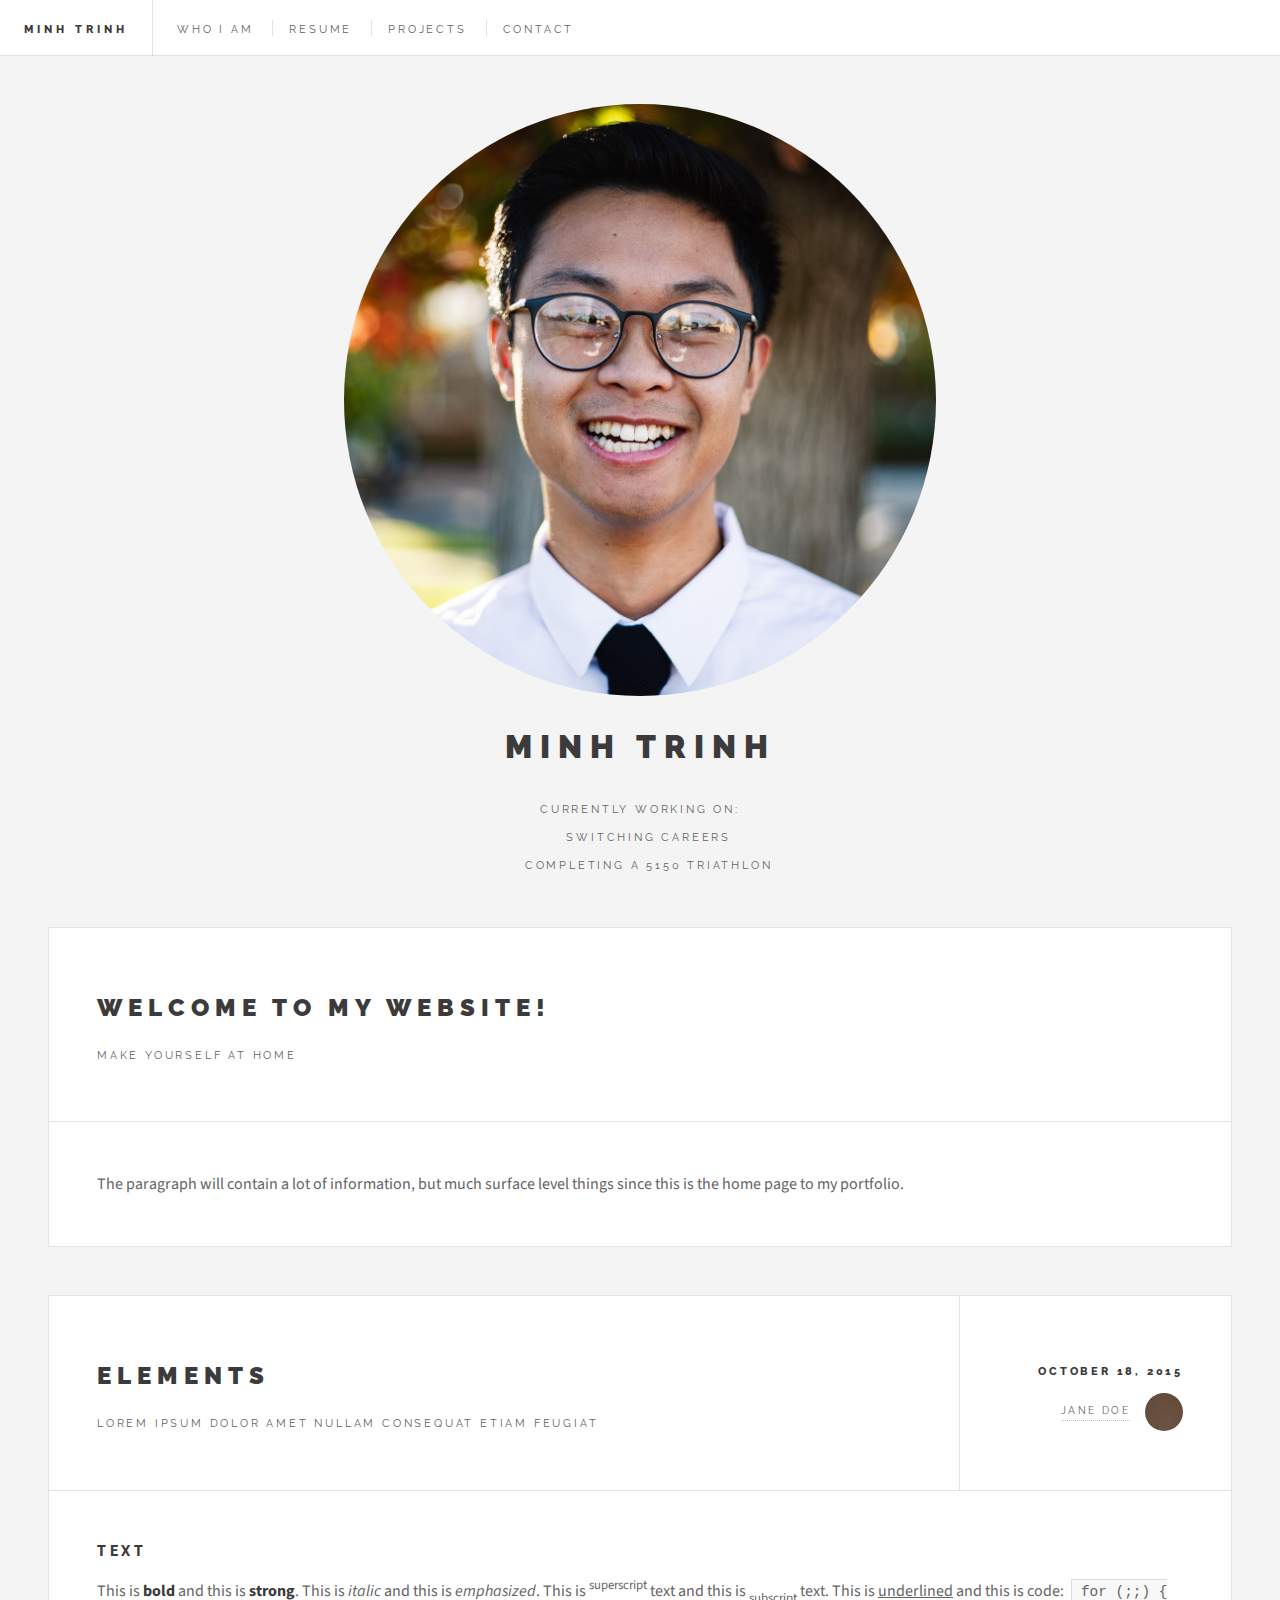
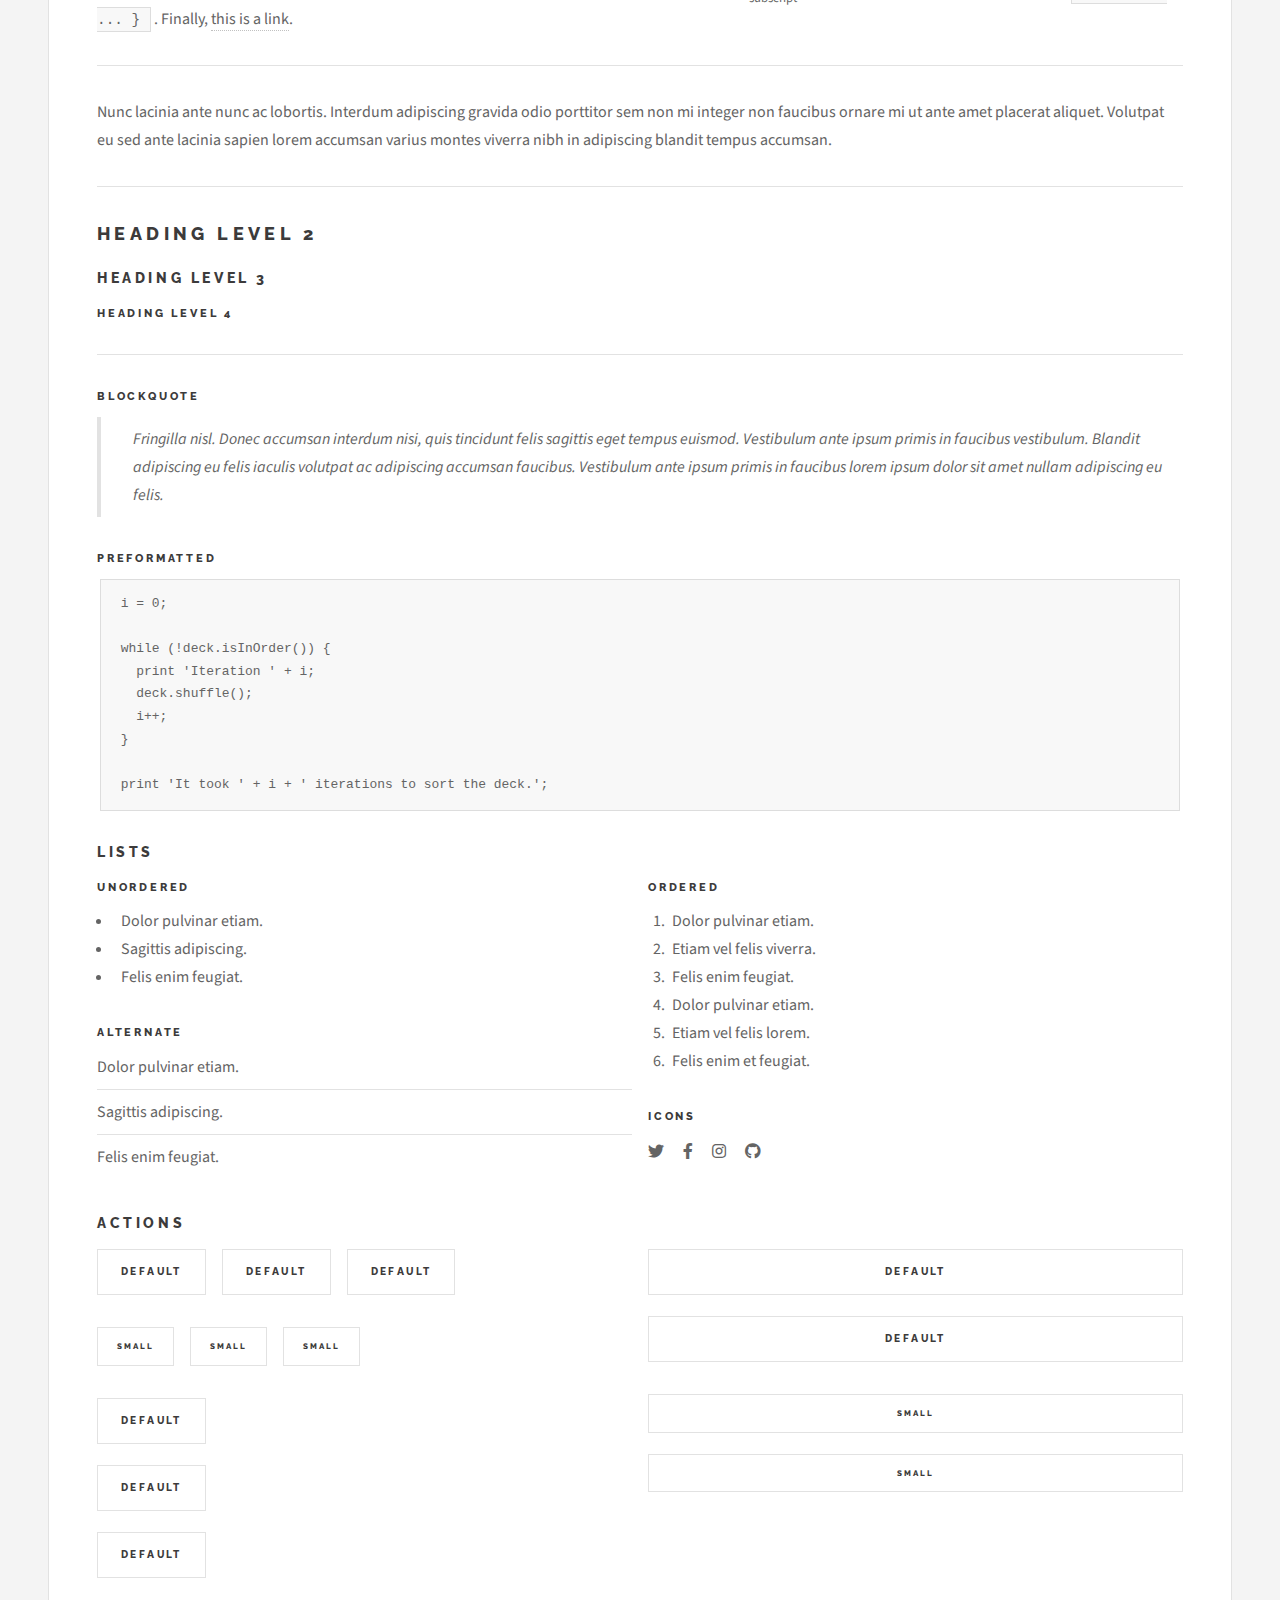
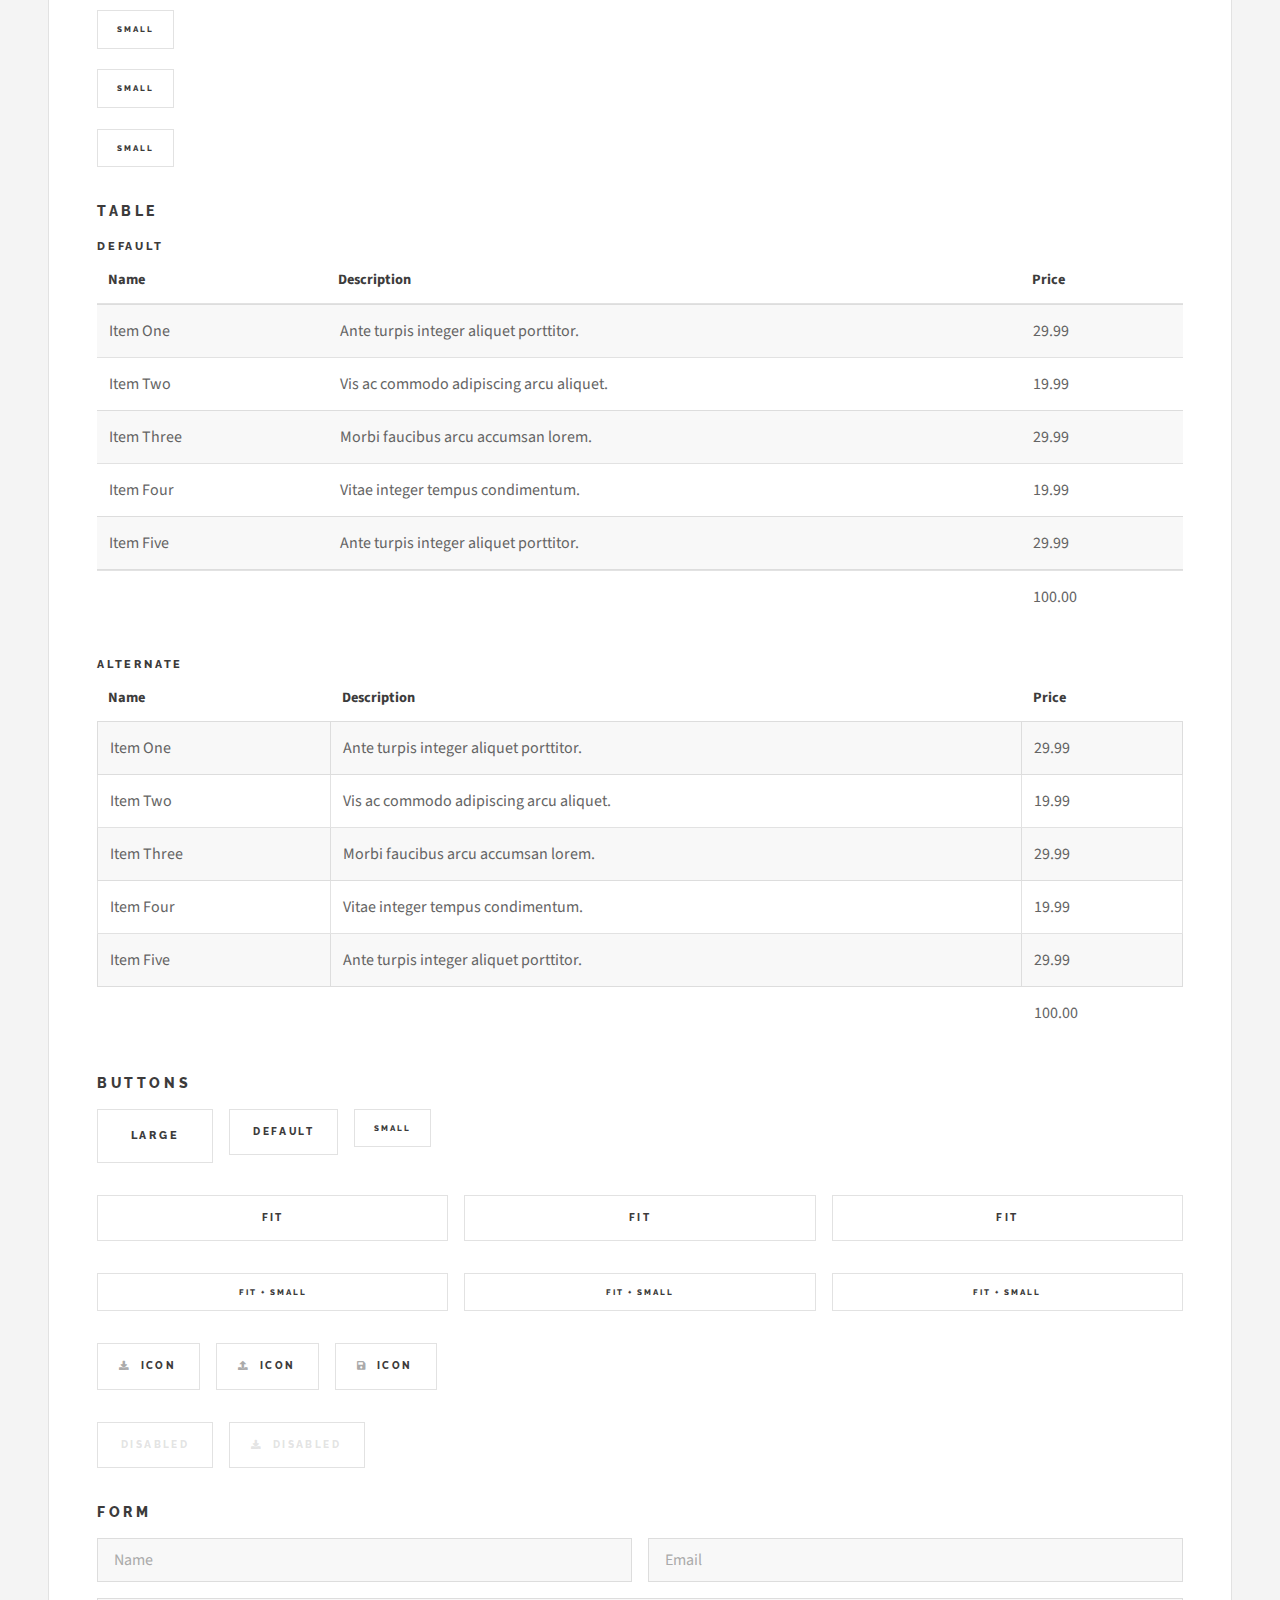
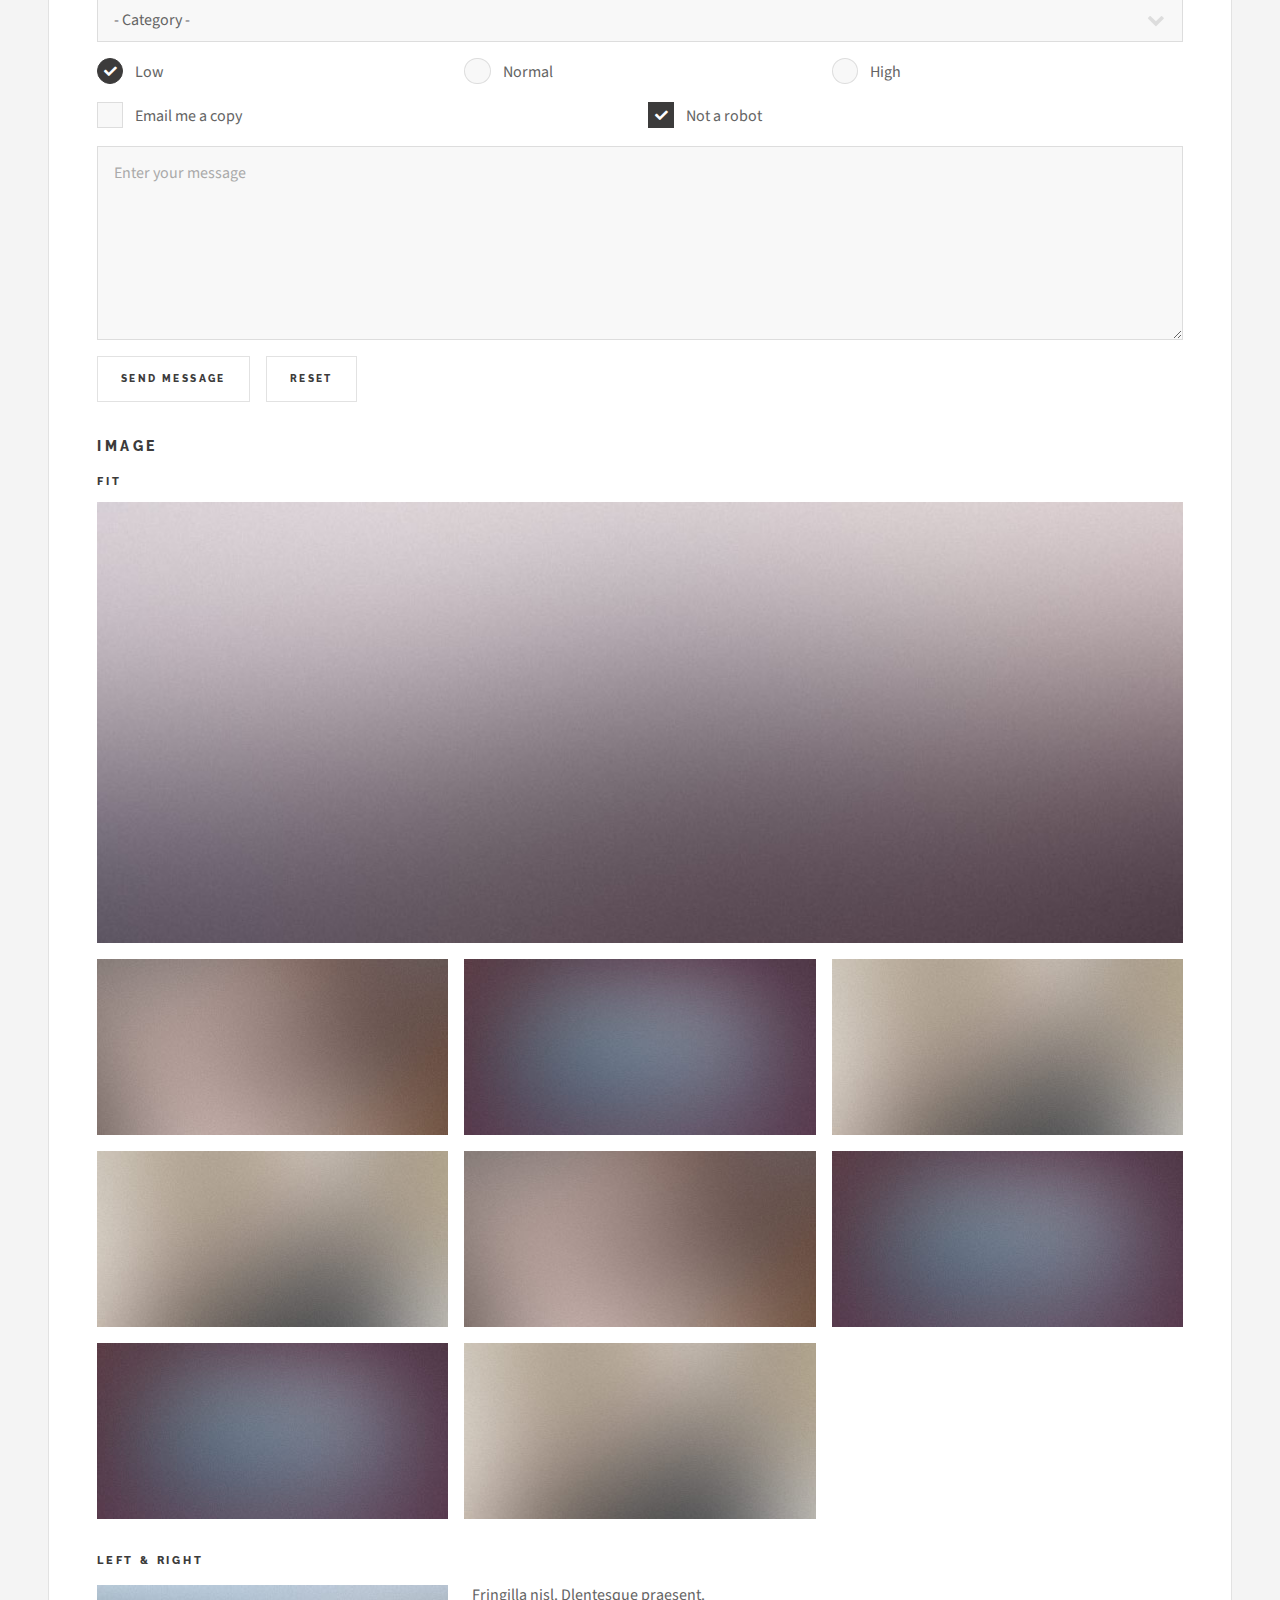
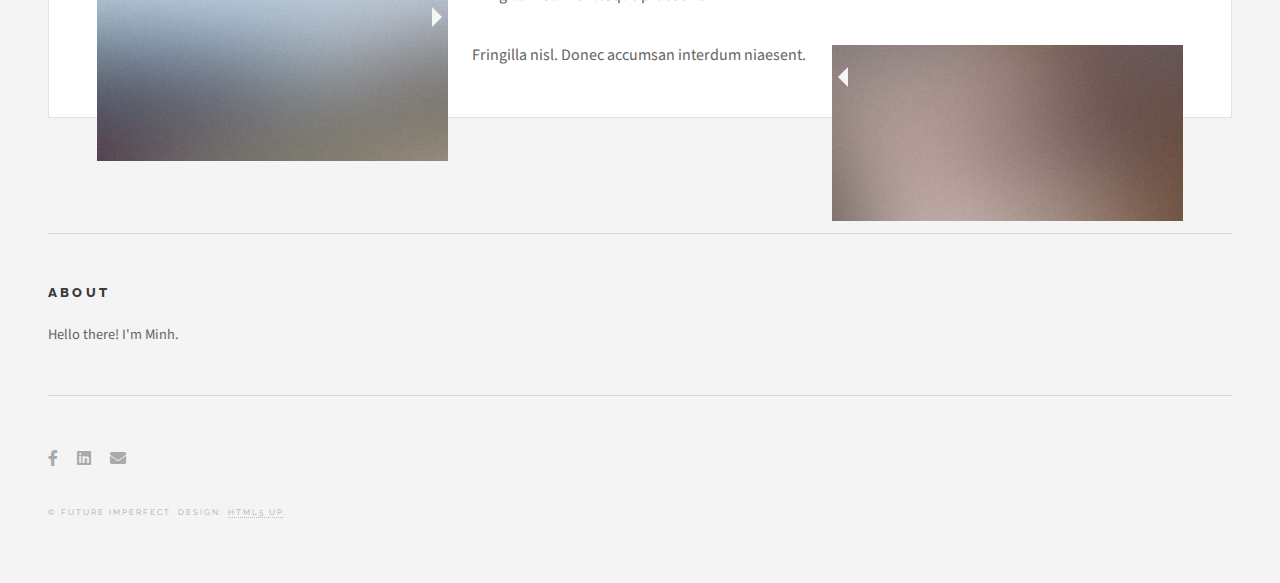
==== index.html @ 9ed9bcde "3rd commit" ====
<!DOCTYPE HTML>
<!--
	Future Imperfect by HTML5 UP
	html5up.net | @ajlkn
	Free for personal and commercial use under the CCA 3.0 license (html5up.net/license)
-->
<html>
	<head>
		<title>Minh Trinh</title>
		<meta charset="utf-8" />
		<meta name="viewport" content="width=device-width, initial-scale=1, user-scalable=no" />
		<link rel="stylesheet" href="assets/css/main.css" />
	</head>
	<body class="is-preload">

		<!-- Wrapper -->
			<div id="wrapper">

				<!-- Header -->
					<header id="header">
						<h1><a href="index.html">Minh Trinh</a></h1>
						<nav class="links">
							<ul>
								<li><a href="whoiam.html">Who I am</a></li>
								<li><a href="resume.html">Resume</a></li>
								<li><a href="projects.html">Projects</a></li>
								<li><a href="contact.html">Contact</a></li>
							</ul>
						</nav>
					</header>

				<!-- Main -->
					<div id="main">

						<!-- Post -->
							<article class="post">
								<header>
									<div class="title">
										<h2>Welcome to my website!</a></h2>
										<p>make yourself at home</p>
									</div>
								</header>
								<!-- <a href="single.html" class="image featured"><img src="images/pic01.jpg" alt="" /></a> -->
								<p>The paragraph will contain a lot of information, but much surface level things since this is the home page to my portfolio.</p>
							</article>

				
						<!-- Beginning example Post -->
							<article class="post">
								<header>
									<div class="title">
										<h2><a href="#">Elements</a></h2>
										<p>Lorem ipsum dolor amet nullam consequat etiam feugiat</p>
									</div>
									<div class="meta">
										<time class="published" datetime="2015-10-18">October 18, 2015</time>
										<a href="#" class="author"><span class="name">Jane Doe</span><img src="images/avatar.jpg" alt="" /></a>
									</div>
								</header>

								<section>
									<h3>Text</h3>
									<p>This is <b>bold</b> and this is <strong>strong</strong>. This is <i>italic</i> and this is <em>emphasized</em>.
									This is <sup>superscript</sup> text and this is <sub>subscript</sub> text.
									This is <u>underlined</u> and this is code: <code>for (;;) { ... }</code>. Finally, <a href="#">this is a link</a>.</p>
									<hr />
									<p>Nunc lacinia ante nunc ac lobortis. Interdum adipiscing gravida odio porttitor sem non mi integer non faucibus ornare mi ut ante amet placerat aliquet. Volutpat eu sed ante lacinia sapien lorem accumsan varius montes viverra nibh in adipiscing blandit tempus accumsan.</p>
									<hr />
									<h2>Heading Level 2</h2>
									<h3>Heading Level 3</h3>
									<h4>Heading Level 4</h4>
									<hr />
									<h4>Blockquote</h4>
									<blockquote>Fringilla nisl. Donec accumsan interdum nisi, quis tincidunt felis sagittis eget tempus euismod. Vestibulum ante ipsum primis in faucibus vestibulum. Blandit adipiscing eu felis iaculis volutpat ac adipiscing accumsan faucibus. Vestibulum ante ipsum primis in faucibus lorem ipsum dolor sit amet nullam adipiscing eu felis.</blockquote>
									<h4>Preformatted</h4>
									<pre><code>i = 0;

while (!deck.isInOrder()) {
  print 'Iteration ' + i;
  deck.shuffle();
  i++;
}

print 'It took ' + i + ' iterations to sort the deck.';</code></pre>
								</section>

								<section>
									<h3>Lists</h3>
									<div class="row">
										<div class="col-6 col-12-medium">
											<h4>Unordered</h4>
											<ul>
												<li>Dolor pulvinar etiam.</li>
												<li>Sagittis adipiscing.</li>
												<li>Felis enim feugiat.</li>
											</ul>
											<h4>Alternate</h4>
											<ul class="alt">
												<li>Dolor pulvinar etiam.</li>
												<li>Sagittis adipiscing.</li>
												<li>Felis enim feugiat.</li>
											</ul>
										</div>
										<div class="col-6 col-12-medium">
											<h4>Ordered</h4>
											<ol>
												<li>Dolor pulvinar etiam.</li>
												<li>Etiam vel felis viverra.</li>
												<li>Felis enim feugiat.</li>
												<li>Dolor pulvinar etiam.</li>
												<li>Etiam vel felis lorem.</li>
												<li>Felis enim et feugiat.</li>
											</ol>
											<h4>Icons</h4>
											<ul class="icons">
												<li><a href="#" class="icon brands fa-twitter"><span class="label">Twitter</span></a></li>
												<li><a href="#" class="icon brands fa-facebook-f"><span class="label">Facebook</span></a></li>
												<li><a href="#" class="icon brands fa-instagram"><span class="label">Instagram</span></a></li>
												<li><a href="#" class="icon brands fa-github"><span class="label">Github</span></a></li>
											</ul>
										</div>
									</div>
									<h3>Actions</h3>
									<div class="row">
										<div class="col-6 col-12-medium">
											<ul class="actions">
												<li><a href="#" class="button">Default</a></li>
												<li><a href="#" class="button">Default</a></li>
												<li><a href="#" class="button">Default</a></li>
											</ul>
											<ul class="actions small">
												<li><a href="#" class="button small">Small</a></li>
												<li><a href="#" class="button small">Small</a></li>
												<li><a href="#" class="button small">Small</a></li>
											</ul>
											<ul class="actions stacked">
												<li><a href="#" class="button">Default</a></li>
												<li><a href="#" class="button">Default</a></li>
												<li><a href="#" class="button">Default</a></li>
											</ul>
											<ul class="actions stacked">
												<li><a href="#" class="button small">Small</a></li>
												<li><a href="#" class="button small">Small</a></li>
												<li><a href="#" class="button small">Small</a></li>
											</ul>
										</div>
										<div class="col-6 col-12-medium">
											<ul class="actions stacked">
												<li><a href="#" class="button fit">Default</a></li>
												<li><a href="#" class="button fit">Default</a></li>
											</ul>
											<ul class="actions stacked">
												<li><a href="#" class="button small fit">Small</a></li>
												<li><a href="#" class="button small fit">Small</a></li>
											</ul>
										</div>
									</div>
								</section>

								<section>
									<h3>Table</h3>
									<h4>Default</h4>
									<div class="table-wrapper">
										<table>
											<thead>
												<tr>
													<th>Name</th>
													<th>Description</th>
													<th>Price</th>
												</tr>
											</thead>
											<tbody>
												<tr>
													<td>Item One</td>
													<td>Ante turpis integer aliquet porttitor.</td>
													<td>29.99</td>
												</tr>
												<tr>
													<td>Item Two</td>
													<td>Vis ac commodo adipiscing arcu aliquet.</td>
													<td>19.99</td>
												</tr>
												<tr>
													<td>Item Three</td>
													<td> Morbi faucibus arcu accumsan lorem.</td>
													<td>29.99</td>
												</tr>
												<tr>
													<td>Item Four</td>
													<td>Vitae integer tempus condimentum.</td>
													<td>19.99</td>
												</tr>
												<tr>
													<td>Item Five</td>
													<td>Ante turpis integer aliquet porttitor.</td>
													<td>29.99</td>
												</tr>
											</tbody>
											<tfoot>
												<tr>
													<td colspan="2"></td>
													<td>100.00</td>
												</tr>
											</tfoot>
										</table>
									</div>

									<h4>Alternate</h4>
									<div class="table-wrapper">
										<table class="alt">
											<thead>
												<tr>
													<th>Name</th>
													<th>Description</th>
													<th>Price</th>
												</tr>
											</thead>
											<tbody>
												<tr>
													<td>Item One</td>
													<td>Ante turpis integer aliquet porttitor.</td>
													<td>29.99</td>
												</tr>
												<tr>
													<td>Item Two</td>
													<td>Vis ac commodo adipiscing arcu aliquet.</td>
													<td>19.99</td>
												</tr>
												<tr>
													<td>Item Three</td>
													<td> Morbi faucibus arcu accumsan lorem.</td>
													<td>29.99</td>
												</tr>
												<tr>
													<td>Item Four</td>
													<td>Vitae integer tempus condimentum.</td>
													<td>19.99</td>
												</tr>
												<tr>
													<td>Item Five</td>
													<td>Ante turpis integer aliquet porttitor.</td>
													<td>29.99</td>
												</tr>
											</tbody>
											<tfoot>
												<tr>
													<td colspan="2"></td>
													<td>100.00</td>
												</tr>
											</tfoot>
										</table>
									</div>
								</section>

								<section>
									<h3>Buttons</h3>
									<ul class="actions">
										<li><a href="#" class="button large">Large</a></li>
										<li><a href="#" class="button">Default</a></li>
										<li><a href="#" class="button small">Small</a></li>
									</ul>
									<ul class="actions fit">
										<li><a href="#" class="button fit">Fit</a></li>
										<li><a href="#" class="button fit">Fit</a></li>
										<li><a href="#" class="button fit">Fit</a></li>
									</ul>
									<ul class="actions fit small">
										<li><a href="#" class="button fit small">Fit + Small</a></li>
										<li><a href="#" class="button fit small">Fit + Small</a></li>
										<li><a href="#" class="button fit small">Fit + Small</a></li>
									</ul>
									<ul class="actions">
										<li><a href="#" class="button icon solid fa-download">Icon</a></li>
										<li><a href="#" class="button icon solid fa-upload">Icon</a></li>
										<li><a href="#" class="button icon solid fa-save">Icon</a></li>
									</ul>
									<ul class="actions">
										<li><span class="button disabled">Disabled</span></li>
										<li><span class="button disabled icon solid fa-download">Disabled</span></li>
									</ul>
								</section>

								<section>
									<h3>Form</h3>
									<form method="post" action="#">
										<div class="row gtr-uniform">
											<div class="col-6 col-12-xsmall">
												<input type="text" name="demo-name" id="demo-name" value="" placeholder="Name" />
											</div>
											<div class="col-6 col-12-xsmall">
												<input type="email" name="demo-email" id="demo-email" value="" placeholder="Email" />
											</div>
											<div class="col-12">
												<select name="demo-category" id="demo-category">
													<option value="">- Category -</option>
													<option value="1">Manufacturing</option>
													<option value="1">Shipping</option>
													<option value="1">Administration</option>
													<option value="1">Human Resources</option>
												</select>
											</div>
											<div class="col-4 col-12-small">
												<input type="radio" id="demo-priority-low" name="demo-priority" checked>
												<label for="demo-priority-low">Low</label>
											</div>
											<div class="col-4 col-12-small">
												<input type="radio" id="demo-priority-normal" name="demo-priority">
												<label for="demo-priority-normal">Normal</label>
											</div>
											<div class="col-4 col-12-small">
												<input type="radio" id="demo-priority-high" name="demo-priority">
												<label for="demo-priority-high">High</label>
											</div>
											<div class="col-6 col-12-small">
												<input type="checkbox" id="demo-copy" name="demo-copy">
												<label for="demo-copy">Email me a copy</label>
											</div>
											<div class="col-6 col-12-small">
												<input type="checkbox" id="demo-human" name="demo-human" checked>
												<label for="demo-human">Not a robot</label>
											</div>
											<div class="col-12">
												<textarea name="demo-message" id="demo-message" placeholder="Enter your message" rows="6"></textarea>
											</div>
											<div class="col-12">
												<ul class="actions">
													<li><input type="submit" value="Send Message" /></li>
													<li><input type="reset" value="Reset" /></li>
												</ul>
											</div>
										</div>
									</form>
								</section>

								<section>
									<h3>Image</h3>
									<h4>Fit</h4>
									<div class="box alt">
										<div class="row gtr-uniform">
											<div class="col-12"><span class="image fit"><img src="images/pic02.jpg" alt="" /></span></div>
											<div class="col-4"><span class="image fit"><img src="images/pic04.jpg" alt="" /></span></div>
											<div class="col-4"><span class="image fit"><img src="images/pic05.jpg" alt="" /></span></div>
											<div class="col-4"><span class="image fit"><img src="images/pic06.jpg" alt="" /></span></div>
											<div class="col-4"><span class="image fit"><img src="images/pic06.jpg" alt="" /></span></div>
											<div class="col-4"><span class="image fit"><img src="images/pic04.jpg" alt="" /></span></div>
											<div class="col-4"><span class="image fit"><img src="images/pic05.jpg" alt="" /></span></div>
											<div class="col-4"><span class="image fit"><img src="images/pic05.jpg" alt="" /></span></div>
											<div class="col-4"><span class="image fit"><img src="images/pic06.jpg" alt="" /></span></div>

										</div>
									</div>
									<h4>Left &amp; Right</h4>
									<p><span class="image left"><img src="images/pic07.jpg" alt="" /></span>Fringilla nisl. Dlentesque praesent.</p>
									<p><span class="image right"><img src="images/pic04.jpg" alt="" /></span>Fringilla nisl. Donec accumsan interdum niaesent.</p>
								</section>

							</article>
				<!-- end example post -->

					</div>

				<!-- Left Sidebar -->
					<section id="sidebar">

						<!-- Intro -->
							<section id="intro">
								<a href="whoiam.html" class="logo"><img src="images/profpic.jpg" alt="Profile Pic" /></a>
								<header>
									<h2>Minh Trinh</h2>
									<p>currently working on: <br> &nbsp;&nbsp; switching careers <br> &nbsp;&nbsp; completing a 5150 triathlon<br>  </p>
								</header>
							</section>

						<!-- About -->
							<section class="blurb">
								<h2>About</h2>
								<p>Hello there! I'm Minh.</p>
								<!-- <ul class="actions">
									<li><a href="#" class="button">Learn More</a></li>
								</ul> -->
							</section>

						<!-- Footer -->
							<section id="footer">
								<ul class="icons">
									<!-- <li><a href="#" class="icon brands fa-twitter"><span class="label">Twitter</span></a></li> -->
									<li><a href="#" class="icon brands fa-facebook-f"><span class="label">Facebook</span></a></li>
									<!-- <li><a href="#" class="icon brands fa-instagram"><span class="label">Instagram</span></a></li> -->
									<li><a href="https://www.linkedin.com/in/m-trinh/" class="icon brands fa-linkedin"><span class="label">LinkedIn</span></a></li>
									<li><a href="mailto:mtrinh11@gmail.com" class="icon solid fa-envelope"><span class="label">Email</span></a></li>
								</ul>
								<p class="copyright">&copy; Future Imperfect. Design: <a href="http://html5up.net">HTML5 UP</a>.</p>
							</section>

					</section>
				
			</div>

		<!-- Scripts -->
			<script src="assets/js/jquery.min.js"></script>
			<script src="assets/js/browser.min.js"></script>
			<script src="assets/js/breakpoints.min.js"></script>
			<script src="assets/js/util.js"></script>
			<script src="assets/js/main.js"></script>

	</body>
</html>
---- assets/css/main.css ----
@import url(fontawesome-all.min.css);
@import url("https://fonts.googleapis.com/css?family=Source+Sans+Pro:400,700|Raleway:400,800,900");

/*
	Future Imperfect by HTML5 UP
	html5up.net | @ajlkn
	Free for personal and commercial use under the CCA 3.0 license (html5up.net/license)
*/

html, body, div, span, applet, object,
iframe, h1, h2, h3, h4, h5, h6, p, blockquote,
pre, a, abbr, acronym, address, big, cite,
code, del, dfn, em, img, ins, kbd, q, s, samp,
small, strike, strong, sub, sup, tt, var, b,
u, i, center, dl, dt, dd, ol, ul, li, fieldset,
form, label, legend, table, caption, tbody,
tfoot, thead, tr, th, td, article, aside,
canvas, details, embed, figure, figcaption,
footer, header, hgroup, menu, nav, output, ruby,
section, summary, time, mark, audio, video {
	margin: 0;
	padding: 0;
	border: 0;
	font-size: 100%;
	font: inherit;
	vertical-align: baseline;}

article, aside, details, figcaption, figure,
footer, header, hgroup, menu, nav, section {
	display: block;}

body {
	line-height: 1;
}

ol, ul {
	list-style: none;
}

blockquote, q {
	quotes: none;
}

	blockquote:before, blockquote:after, q:before, q:after {
		content: '';
		content: none;
	}

table {
	border-collapse: collapse;
	border-spacing: 0;
}

body {
	-webkit-text-size-adjust: none;
}

mark {
	background-color: transparent;
	color: inherit;
}

input::-moz-focus-inner {
	border: 0;
	padding: 0;
}

input, select, textarea {
	-moz-appearance: none;
	-webkit-appearance: none;
	-ms-appearance: none;
	appearance: none;
}

/* Basic */

	@-ms-viewport {
		width: device-width;
	}

	body {
		-ms-overflow-style: scrollbar;
	}

	@media screen and (max-width: 480px) {

		html, body {
			min-width: 320px;
		}

	}

	html {
		box-sizing: border-box;
	}

	*, *:before, *:after {
		box-sizing: inherit;
	}

	body {
		background: #f4f4f4;
	}

		body.is-preload *, body.is-preload *:before, body.is-preload *:after {
			-moz-animation: none !important;
			-webkit-animation: none !important;
			-ms-animation: none !important;
			animation: none !important;
			-moz-transition: none !important;
			-webkit-transition: none !important;
			-ms-transition: none !important;
			transition: none !important;
		}

/* Type */

	body, input, select, textarea {
		color: #646464;
		font-family: "Source Sans Pro", Helvetica, sans-serif;
		font-size: 14pt;
		font-weight: 400;
		line-height: 1.75;
	}

		@media screen and (max-width: 1680px) {

			body, input, select, textarea {
				font-size: 12pt;
			}

		}

		@media screen and (max-width: 1280px) {

			body, input, select, textarea {
				font-size: 12pt;
			}

		}

		@media screen and (max-width: 980px) {

			body, input, select, textarea {
				font-size: 12pt;
			}

		}

		@media screen and (max-width: 736px) {

			body, input, select, textarea {
				font-size: 12pt;
			}

		}

		@media screen and (max-width: 480px) {

			body, input, select, textarea {
				font-size: 12pt;
			}

		}

	a {
		-moz-transition: color 0.2s ease, border-bottom-color 0.2s ease;
		-webkit-transition: color 0.2s ease, border-bottom-color 0.2s ease;
		-ms-transition: color 0.2s ease, border-bottom-color 0.2s ease;
		transition: color 0.2s ease, border-bottom-color 0.2s ease;
		border-bottom: dotted 1px rgba(160, 160, 160, 0.65);
		color: inherit;
		text-decoration: none;
	}

		a:before {
			-moz-transition: color 0.2s ease;
			-webkit-transition: color 0.2s ease;
			-ms-transition: color 0.2s ease;
			transition: color 0.2s ease;
		}

		a:hover {
			border-bottom-color: transparent;
			color: #2ebaae !important;
		}

			a:hover:before {
				color: #2ebaae !important;
			}

	strong, b {
		color: #3c3b3b;
		font-weight: 700;
	}

	em, i {
		font-style: italic;
	}

	p {
		margin: 0 0 2em 0;
	}

	h1, h2, h3, h4, h5, h6 {
		color: #3c3b3b;
		font-family: "Raleway", Helvetica, sans-serif;
		font-weight: 800;
		letter-spacing: 0.25em;
		line-height: 1.65;
		margin: 0 0 1em 0;
		text-transform: uppercase;
	}

		h1 a, h2 a, h3 a, h4 a, h5 a, h6 a {
			color: inherit;
			border-bottom: 0;
		}

	h2 {
		font-size: 1.1em;
	}

	h3 {
		font-size: 0.9em;
	}

	h4 {
		font-size: 0.7em;
	}

	h5 {
		font-size: 0.7em;
	}

	h6 {
		font-size: 0.7em;
	}

	sub {
		font-size: 0.8em;
		position: relative;
		top: 0.5em;
	}

	sup {
		font-size: 0.8em;
		position: relative;
		top: -0.5em;
	}

	blockquote {
		border-left: solid 4px rgba(160, 160, 160, 0.3);
		font-style: italic;
		margin: 0 0 2em 0;
		padding: 0.5em 0 0.5em 2em;
	}

	code {
		background: rgba(160, 160, 160, 0.075);
		border: solid 1px rgba(160, 160, 160, 0.3);
		font-family: "Courier New", monospace;
		font-size: 0.9em;
		margin: 0 0.25em;
		padding: 0.25em 0.65em;
	}

	pre {
		-webkit-overflow-scrolling: touch;
		font-family: "Courier New", monospace;
		font-size: 0.9em;
		margin: 0 0 2em 0;
	}

		pre code {
			display: block;
			line-height: 1.75em;
			padding: 1em 1.5em;
			overflow-x: auto;
		}

	hr {
		border: 0;
		border-bottom: solid 1px rgba(160, 160, 160, 0.3);
		margin: 2em 0;
	}

		hr.major {
			margin: 3em 0;
		}

	.align-left {
		text-align: left;
	}

	.align-center {
		text-align: center;
	}

	.align-right {
		text-align: right;
	}

/* Row */

	.row {
		display: flex;
		flex-wrap: wrap;
		box-sizing: border-box;
		align-items: stretch;
	}

		.row > * {
			box-sizing: border-box;
		}

		.row.gtr-uniform > * > :last-child {
			margin-bottom: 0;
		}

		.row.aln-left {
			justify-content: flex-start;
		}

		.row.aln-center {
			justify-content: center;
		}

		.row.aln-right {
			justify-content: flex-end;
		}

		.row.aln-top {
			align-items: flex-start;
		}

		.row.aln-middle {
			align-items: center;
		}

		.row.aln-bottom {
			align-items: flex-end;
		}

		.row > .imp {
			order: -1;
		}

		.row > .col-1 {
			width: 8.33333%;
		}

		.row > .off-1 {
			margin-left: 8.33333%;
		}

		.row > .col-2 {
			width: 16.66667%;
		}

		.row > .off-2 {
			margin-left: 16.66667%;
		}

		.row > .col-3 {
			width: 25%;
		}

		.row > .off-3 {
			margin-left: 25%;
		}

		.row > .col-4 {
			width: 33.33333%;
		}

		.row > .off-4 {
			margin-left: 33.33333%;
		}

		.row > .col-5 {
			width: 41.66667%;
		}

		.row > .off-5 {
			margin-left: 41.66667%;
		}

		.row > .col-6 {
			width: 50%;
		}

		.row > .off-6 {
			margin-left: 50%;
		}

		.row > .col-7 {
			width: 58.33333%;
		}

		.row > .off-7 {
			margin-left: 58.33333%;
		}

		.row > .col-8 {
			width: 66.66667%;
		}

		.row > .off-8 {
			margin-left: 66.66667%;
		}

		.row > .col-9 {
			width: 75%;
		}

		.row > .off-9 {
			margin-left: 75%;
		}

		.row > .col-10 {
			width: 83.33333%;
		}

		.row > .off-10 {
			margin-left: 83.33333%;
		}

		.row > .col-11 {
			width: 91.66667%;
		}

		.row > .off-11 {
			margin-left: 91.66667%;
		}

		.row > .col-12 {
			width: 100%;
		}

		.row > .off-12 {
			margin-left: 100%;
		}

		.row.gtr-0 {
			margin-top: 0;
			margin-left: 0em;
		}

			.row.gtr-0 > * {
				padding: 0 0 0 0em;
			}

			.row.gtr-0.gtr-uniform {
				margin-top: 0em;
			}

				.row.gtr-0.gtr-uniform > * {
					padding-top: 0em;
				}

		.row.gtr-25 {
			margin-top: 0;
			margin-left: -0.25em;
		}

			.row.gtr-25 > * {
				padding: 0 0 0 0.25em;
			}

			.row.gtr-25.gtr-uniform {
				margin-top: -0.25em;
			}

				.row.gtr-25.gtr-uniform > * {
					padding-top: 0.25em;
				}

		.row.gtr-50 {
			margin-top: 0;
			margin-left: -0.5em;
		}

			.row.gtr-50 > * {
				padding: 0 0 0 0.5em;
			}

			.row.gtr-50.gtr-uniform {
				margin-top: -0.5em;
			}

				.row.gtr-50.gtr-uniform > * {
					padding-top: 0.5em;
				}

		.row {
			margin-top: 0;
			margin-left: -1em;
		}

			.row > * {
				padding: 0 0 0 1em;
			}

			.row.gtr-uniform {
				margin-top: -1em;
			}

				.row.gtr-uniform > * {
					padding-top: 1em;
				}

		.row.gtr-150 {
			margin-top: 0;
			margin-left: -1.5em;
		}

			.row.gtr-150 > * {
				padding: 0 0 0 1.5em;
			}

			.row.gtr-150.gtr-uniform {
				margin-top: -1.5em;
			}

				.row.gtr-150.gtr-uniform > * {
					padding-top: 1.5em;
				}

		.row.gtr-200 {
			margin-top: 0;
			margin-left: -2em;
		}

			.row.gtr-200 > * {
				padding: 0 0 0 2em;
			}

			.row.gtr-200.gtr-uniform {
				margin-top: -2em;
			}

				.row.gtr-200.gtr-uniform > * {
					padding-top: 2em;
				}

		@media screen and (max-width: 1680px) {

			.row {
				display: flex;
				flex-wrap: wrap;
				box-sizing: border-box;
				align-items: stretch;
			}

				.row > * {
					box-sizing: border-box;
				}

				.row.gtr-uniform > * > :last-child {
					margin-bottom: 0;
				}

				.row.aln-left {
					justify-content: flex-start;
				}

				.row.aln-center {
					justify-content: center;
				}

				.row.aln-right {
					justify-content: flex-end;
				}

				.row.aln-top {
					align-items: flex-start;
				}

				.row.aln-middle {
					align-items: center;
				}

				.row.aln-bottom {
					align-items: flex-end;
				}

				.row > .imp-xlarge {
					order: -1;
				}

				.row > .col-1-xlarge {
					width: 8.33333%;
				}

				.row > .off-1-xlarge {
					margin-left: 8.33333%;
				}

				.row > .col-2-xlarge {
					width: 16.66667%;
				}

				.row > .off-2-xlarge {
					margin-left: 16.66667%;
				}

				.row > .col-3-xlarge {
					width: 25%;
				}

				.row > .off-3-xlarge {
					margin-left: 25%;
				}

				.row > .col-4-xlarge {
					width: 33.33333%;
				}

				.row > .off-4-xlarge {
					margin-left: 33.33333%;
				}

				.row > .col-5-xlarge {
					width: 41.66667%;
				}

				.row > .off-5-xlarge {
					margin-left: 41.66667%;
				}

				.row > .col-6-xlarge {
					width: 50%;
				}

				.row > .off-6-xlarge {
					margin-left: 50%;
				}

				.row > .col-7-xlarge {
					width: 58.33333%;
				}

				.row > .off-7-xlarge {
					margin-left: 58.33333%;
				}

				.row > .col-8-xlarge {
					width: 66.66667%;
				}

				.row > .off-8-xlarge {
					margin-left: 66.66667%;
				}

				.row > .col-9-xlarge {
					width: 75%;
				}

				.row > .off-9-xlarge {
					margin-left: 75%;
				}

				.row > .col-10-xlarge {
					width: 83.33333%;
				}

				.row > .off-10-xlarge {
					margin-left: 83.33333%;
				}

				.row > .col-11-xlarge {
					width: 91.66667%;
				}

				.row > .off-11-xlarge {
					margin-left: 91.66667%;
				}

				.row > .col-12-xlarge {
					width: 100%;
				}

				.row > .off-12-xlarge {
					margin-left: 100%;
				}

				.row.gtr-0 {
					margin-top: 0;
					margin-left: 0em;
				}

					.row.gtr-0 > * {
						padding: 0 0 0 0em;
					}

					.row.gtr-0.gtr-uniform {
						margin-top: 0em;
					}

						.row.gtr-0.gtr-uniform > * {
							padding-top: 0em;
						}

				.row.gtr-25 {
					margin-top: 0;
					margin-left: -0.25em;
				}

					.row.gtr-25 > * {
						padding: 0 0 0 0.25em;
					}

					.row.gtr-25.gtr-uniform {
						margin-top: -0.25em;
					}

						.row.gtr-25.gtr-uniform > * {
							padding-top: 0.25em;
						}

				.row.gtr-50 {
					margin-top: 0;
					margin-left: -0.5em;
				}

					.row.gtr-50 > * {
						padding: 0 0 0 0.5em;
					}

					.row.gtr-50.gtr-uniform {
						margin-top: -0.5em;
					}

						.row.gtr-50.gtr-uniform > * {
							padding-top: 0.5em;
						}

				.row {
					margin-top: 0;
					margin-left: -1em;
				}

					.row > * {
						padding: 0 0 0 1em;
					}

					.row.gtr-uniform {
						margin-top: -1em;
					}

						.row.gtr-uniform > * {
							padding-top: 1em;
						}

				.row.gtr-150 {
					margin-top: 0;
					margin-left: -1.5em;
				}

					.row.gtr-150 > * {
						padding: 0 0 0 1.5em;
					}

					.row.gtr-150.gtr-uniform {
						margin-top: -1.5em;
					}

						.row.gtr-150.gtr-uniform > * {
							padding-top: 1.5em;
						}

				.row.gtr-200 {
					margin-top: 0;
					margin-left: -2em;
				}

					.row.gtr-200 > * {
						padding: 0 0 0 2em;
					}

					.row.gtr-200.gtr-uniform {
						margin-top: -2em;
					}

						.row.gtr-200.gtr-uniform > * {
							padding-top: 2em;
						}

		}

		@media screen and (max-width: 1280px) {

			.row {
				display: flex;
				flex-wrap: wrap;
				box-sizing: border-box;
				align-items: stretch;
			}

				.row > * {
					box-sizing: border-box;
				}

				.row.gtr-uniform > * > :last-child {
					margin-bottom: 0;
				}

				.row.aln-left {
					justify-content: flex-start;
				}

				.row.aln-center {
					justify-content: center;
				}

				.row.aln-right {
					justify-content: flex-end;
				}

				.row.aln-top {
					align-items: flex-start;
				}

				.row.aln-middle {
					align-items: center;
				}

				.row.aln-bottom {
					align-items: flex-end;
				}

				.row > .imp-large {
					order: -1;
				}

				.row > .col-1-large {
					width: 8.33333%;
				}

				.row > .off-1-large {
					margin-left: 8.33333%;
				}

				.row > .col-2-large {
					width: 16.66667%;
				}

				.row > .off-2-large {
					margin-left: 16.66667%;
				}

				.row > .col-3-large {
					width: 25%;
				}

				.row > .off-3-large {
					margin-left: 25%;
				}

				.row > .col-4-large {
					width: 33.33333%;
				}

				.row > .off-4-large {
					margin-left: 33.33333%;
				}

				.row > .col-5-large {
					width: 41.66667%;
				}

				.row > .off-5-large {
					margin-left: 41.66667%;
				}

				.row > .col-6-large {
					width: 50%;
				}

				.row > .off-6-large {
					margin-left: 50%;
				}

				.row > .col-7-large {
					width: 58.33333%;
				}

				.row > .off-7-large {
					margin-left: 58.33333%;
				}

				.row > .col-8-large {
					width: 66.66667%;
				}

				.row > .off-8-large {
					margin-left: 66.66667%;
				}

				.row > .col-9-large {
					width: 75%;
				}

				.row > .off-9-large {
					margin-left: 75%;
				}

				.row > .col-10-large {
					width: 83.33333%;
				}

				.row > .off-10-large {
					margin-left: 83.33333%;
				}

				.row > .col-11-large {
					width: 91.66667%;
				}

				.row > .off-11-large {
					margin-left: 91.66667%;
				}

				.row > .col-12-large {
					width: 100%;
				}

				.row > .off-12-large {
					margin-left: 100%;
				}

				.row.gtr-0 {
					margin-top: 0;
					margin-left: 0em;
				}

					.row.gtr-0 > * {
						padding: 0 0 0 0em;
					}

					.row.gtr-0.gtr-uniform {
						margin-top: 0em;
					}

						.row.gtr-0.gtr-uniform > * {
							padding-top: 0em;
						}

				.row.gtr-25 {
					margin-top: 0;
					margin-left: -0.25em;
				}

					.row.gtr-25 > * {
						padding: 0 0 0 0.25em;
					}

					.row.gtr-25.gtr-uniform {
						margin-top: -0.25em;
					}

						.row.gtr-25.gtr-uniform > * {
							padding-top: 0.25em;
						}

				.row.gtr-50 {
					margin-top: 0;
					margin-left: -0.5em;
				}

					.row.gtr-50 > * {
						padding: 0 0 0 0.5em;
					}

					.row.gtr-50.gtr-uniform {
						margin-top: -0.5em;
					}

						.row.gtr-50.gtr-uniform > * {
							padding-top: 0.5em;
						}

				.row {
					margin-top: 0;
					margin-left: -1em;
				}

					.row > * {
						padding: 0 0 0 1em;
					}

					.row.gtr-uniform {
						margin-top: -1em;
					}

						.row.gtr-uniform > * {
							padding-top: 1em;
						}

				.row.gtr-150 {
					margin-top: 0;
					margin-left: -1.5em;
				}

					.row.gtr-150 > * {
						padding: 0 0 0 1.5em;
					}

					.row.gtr-150.gtr-uniform {
						margin-top: -1.5em;
					}

						.row.gtr-150.gtr-uniform > * {
							padding-top: 1.5em;
						}

				.row.gtr-200 {
					margin-top: 0;
					margin-left: -2em;
				}

					.row.gtr-200 > * {
						padding: 0 0 0 2em;
					}

					.row.gtr-200.gtr-uniform {
						margin-top: -2em;
					}

						.row.gtr-200.gtr-uniform > * {
							padding-top: 2em;
						}

		}

		@media screen and (max-width: 980px) {

			.row {
				display: flex;
				flex-wrap: wrap;
				box-sizing: border-box;
				align-items: stretch;
			}

				.row > * {
					box-sizing: border-box;
				}

				.row.gtr-uniform > * > :last-child {
					margin-bottom: 0;
				}

				.row.aln-left {
					justify-content: flex-start;
				}

				.row.aln-center {
					justify-content: center;
				}

				.row.aln-right {
					justify-content: flex-end;
				}

				.row.aln-top {
					align-items: flex-start;
				}

				.row.aln-middle {
					align-items: center;
				}

				.row.aln-bottom {
					align-items: flex-end;
				}

				.row > .imp-medium {
					order: -1;
				}

				.row > .col-1-medium {
					width: 8.33333%;
				}

				.row > .off-1-medium {
					margin-left: 8.33333%;
				}

				.row > .col-2-medium {
					width: 16.66667%;
				}

				.row > .off-2-medium {
					margin-left: 16.66667%;
				}

				.row > .col-3-medium {
					width: 25%;
				}

				.row > .off-3-medium {
					margin-left: 25%;
				}

				.row > .col-4-medium {
					width: 33.33333%;
				}

				.row > .off-4-medium {
					margin-left: 33.33333%;
				}

				.row > .col-5-medium {
					width: 41.66667%;
				}

				.row > .off-5-medium {
					margin-left: 41.66667%;
				}

				.row > .col-6-medium {
					width: 50%;
				}

				.row > .off-6-medium {
					margin-left: 50%;
				}

				.row > .col-7-medium {
					width: 58.33333%;
				}

				.row > .off-7-medium {
					margin-left: 58.33333%;
				}

				.row > .col-8-medium {
					width: 66.66667%;
				}

				.row > .off-8-medium {
					margin-left: 66.66667%;
				}

				.row > .col-9-medium {
					width: 75%;
				}

				.row > .off-9-medium {
					margin-left: 75%;
				}

				.row > .col-10-medium {
					width: 83.33333%;
				}

				.row > .off-10-medium {
					margin-left: 83.33333%;
				}

				.row > .col-11-medium {
					width: 91.66667%;
				}

				.row > .off-11-medium {
					margin-left: 91.66667%;
				}

				.row > .col-12-medium {
					width: 100%;
				}

				.row > .off-12-medium {
					margin-left: 100%;
				}

				.row.gtr-0 {
					margin-top: 0;
					margin-left: 0em;
				}

					.row.gtr-0 > * {
						padding: 0 0 0 0em;
					}

					.row.gtr-0.gtr-uniform {
						margin-top: 0em;
					}

						.row.gtr-0.gtr-uniform > * {
							padding-top: 0em;
						}

				.row.gtr-25 {
					margin-top: 0;
					margin-left: -0.25em;
				}

					.row.gtr-25 > * {
						padding: 0 0 0 0.25em;
					}

					.row.gtr-25.gtr-uniform {
						margin-top: -0.25em;
					}

						.row.gtr-25.gtr-uniform > * {
							padding-top: 0.25em;
						}

				.row.gtr-50 {
					margin-top: 0;
					margin-left: -0.5em;
				}

					.row.gtr-50 > * {
						padding: 0 0 0 0.5em;
					}

					.row.gtr-50.gtr-uniform {
						margin-top: -0.5em;
					}

						.row.gtr-50.gtr-uniform > * {
							padding-top: 0.5em;
						}

				.row {
					margin-top: 0;
					margin-left: -1em;
				}

					.row > * {
						padding: 0 0 0 1em;
					}

					.row.gtr-uniform {
						margin-top: -1em;
					}

						.row.gtr-uniform > * {
							padding-top: 1em;
						}

				.row.gtr-150 {
					margin-top: 0;
					margin-left: -1.5em;
				}

					.row.gtr-150 > * {
						padding: 0 0 0 1.5em;
					}

					.row.gtr-150.gtr-uniform {
						margin-top: -1.5em;
					}

						.row.gtr-150.gtr-uniform > * {
							padding-top: 1.5em;
						}

				.row.gtr-200 {
					margin-top: 0;
					margin-left: -2em;
				}

					.row.gtr-200 > * {
						padding: 0 0 0 2em;
					}

					.row.gtr-200.gtr-uniform {
						margin-top: -2em;
					}

						.row.gtr-200.gtr-uniform > * {
							padding-top: 2em;
						}

		}

		@media screen and (max-width: 736px) {

			.row {
				display: flex;
				flex-wrap: wrap;
				box-sizing: border-box;
				align-items: stretch;
			}

				.row > * {
					box-sizing: border-box;
				}

				.row.gtr-uniform > * > :last-child {
					margin-bottom: 0;
				}

				.row.aln-left {
					justify-content: flex-start;
				}

				.row.aln-center {
					justify-content: center;
				}

				.row.aln-right {
					justify-content: flex-end;
				}

				.row.aln-top {
					align-items: flex-start;
				}

				.row.aln-middle {
					align-items: center;
				}

				.row.aln-bottom {
					align-items: flex-end;
				}

				.row > .imp-small {
					order: -1;
				}

				.row > .col-1-small {
					width: 8.33333%;
				}

				.row > .off-1-small {
					margin-left: 8.33333%;
				}

				.row > .col-2-small {
					width: 16.66667%;
				}

				.row > .off-2-small {
					margin-left: 16.66667%;
				}

				.row > .col-3-small {
					width: 25%;
				}

				.row > .off-3-small {
					margin-left: 25%;
				}

				.row > .col-4-small {
					width: 33.33333%;
				}

				.row > .off-4-small {
					margin-left: 33.33333%;
				}

				.row > .col-5-small {
					width: 41.66667%;
				}

				.row > .off-5-small {
					margin-left: 41.66667%;
				}

				.row > .col-6-small {
					width: 50%;
				}

				.row > .off-6-small {
					margin-left: 50%;
				}

				.row > .col-7-small {
					width: 58.33333%;
				}

				.row > .off-7-small {
					margin-left: 58.33333%;
				}

				.row > .col-8-small {
					width: 66.66667%;
				}

				.row > .off-8-small {
					margin-left: 66.66667%;
				}

				.row > .col-9-small {
					width: 75%;
				}

				.row > .off-9-small {
					margin-left: 75%;
				}

				.row > .col-10-small {
					width: 83.33333%;
				}

				.row > .off-10-small {
					margin-left: 83.33333%;
				}

				.row > .col-11-small {
					width: 91.66667%;
				}

				.row > .off-11-small {
					margin-left: 91.66667%;
				}

				.row > .col-12-small {
					width: 100%;
				}

				.row > .off-12-small {
					margin-left: 100%;
				}

				.row.gtr-0 {
					margin-top: 0;
					margin-left: 0em;
				}

					.row.gtr-0 > * {
						padding: 0 0 0 0em;
					}

					.row.gtr-0.gtr-uniform {
						margin-top: 0em;
					}

						.row.gtr-0.gtr-uniform > * {
							padding-top: 0em;
						}

				.row.gtr-25 {
					margin-top: 0;
					margin-left: -0.25em;
				}

					.row.gtr-25 > * {
						padding: 0 0 0 0.25em;
					}

					.row.gtr-25.gtr-uniform {
						margin-top: -0.25em;
					}

						.row.gtr-25.gtr-uniform > * {
							padding-top: 0.25em;
						}

				.row.gtr-50 {
					margin-top: 0;
					margin-left: -0.5em;
				}

					.row.gtr-50 > * {
						padding: 0 0 0 0.5em;
					}

					.row.gtr-50.gtr-uniform {
						margin-top: -0.5em;
					}

						.row.gtr-50.gtr-uniform > * {
							padding-top: 0.5em;
						}

				.row {
					margin-top: 0;
					margin-left: -1em;
				}

					.row > * {
						padding: 0 0 0 1em;
					}

					.row.gtr-uniform {
						margin-top: -1em;
					}

						.row.gtr-uniform > * {
							padding-top: 1em;
						}

				.row.gtr-150 {
					margin-top: 0;
					margin-left: -1.5em;
				}

					.row.gtr-150 > * {
						padding: 0 0 0 1.5em;
					}

					.row.gtr-150.gtr-uniform {
						margin-top: -1.5em;
					}

						.row.gtr-150.gtr-uniform > * {
							padding-top: 1.5em;
						}

				.row.gtr-200 {
					margin-top: 0;
					margin-left: -2em;
				}

					.row.gtr-200 > * {
						padding: 0 0 0 2em;
					}

					.row.gtr-200.gtr-uniform {
						margin-top: -2em;
					}

						.row.gtr-200.gtr-uniform > * {
							padding-top: 2em;
						}

		}

		@media screen and (max-width: 480px) {

			.row {
				display: flex;
				flex-wrap: wrap;
				box-sizing: border-box;
				align-items: stretch;
			}

				.row > * {
					box-sizing: border-box;
				}

				.row.gtr-uniform > * > :last-child {
					margin-bottom: 0;
				}

				.row.aln-left {
					justify-content: flex-start;
				}

				.row.aln-center {
					justify-content: center;
				}

				.row.aln-right {
					justify-content: flex-end;
				}

				.row.aln-top {
					align-items: flex-start;
				}

				.row.aln-middle {
					align-items: center;
				}

				.row.aln-bottom {
					align-items: flex-end;
				}

				.row > .imp-xsmall {
					order: -1;
				}

				.row > .col-1-xsmall {
					width: 8.33333%;
				}

				.row > .off-1-xsmall {
					margin-left: 8.33333%;
				}

				.row > .col-2-xsmall {
					width: 16.66667%;
				}

				.row > .off-2-xsmall {
					margin-left: 16.66667%;
				}

				.row > .col-3-xsmall {
					width: 25%;
				}

				.row > .off-3-xsmall {
					margin-left: 25%;
				}

				.row > .col-4-xsmall {
					width: 33.33333%;
				}

				.row > .off-4-xsmall {
					margin-left: 33.33333%;
				}

				.row > .col-5-xsmall {
					width: 41.66667%;
				}

				.row > .off-5-xsmall {
					margin-left: 41.66667%;
				}

				.row > .col-6-xsmall {
					width: 50%;
				}

				.row > .off-6-xsmall {
					margin-left: 50%;
				}

				.row > .col-7-xsmall {
					width: 58.33333%;
				}

				.row > .off-7-xsmall {
					margin-left: 58.33333%;
				}

				.row > .col-8-xsmall {
					width: 66.66667%;
				}

				.row > .off-8-xsmall {
					margin-left: 66.66667%;
				}

				.row > .col-9-xsmall {
					width: 75%;
				}

				.row > .off-9-xsmall {
					margin-left: 75%;
				}

				.row > .col-10-xsmall {
					width: 83.33333%;
				}

				.row > .off-10-xsmall {
					margin-left: 83.33333%;
				}

				.row > .col-11-xsmall {
					width: 91.66667%;
				}

				.row > .off-11-xsmall {
					margin-left: 91.66667%;
				}

				.row > .col-12-xsmall {
					width: 100%;
				}

				.row > .off-12-xsmall {
					margin-left: 100%;
				}

				.row.gtr-0 {
					margin-top: 0;
					margin-left: 0em;
				}

					.row.gtr-0 > * {
						padding: 0 0 0 0em;
					}

					.row.gtr-0.gtr-uniform {
						margin-top: 0em;
					}

						.row.gtr-0.gtr-uniform > * {
							padding-top: 0em;
						}

				.row.gtr-25 {
					margin-top: 0;
					margin-left: -0.25em;
				}

					.row.gtr-25 > * {
						padding: 0 0 0 0.25em;
					}

					.row.gtr-25.gtr-uniform {
						margin-top: -0.25em;
					}

						.row.gtr-25.gtr-uniform > * {
							padding-top: 0.25em;
						}

				.row.gtr-50 {
					margin-top: 0;
					margin-left: -0.5em;
				}

					.row.gtr-50 > * {
						padding: 0 0 0 0.5em;
					}

					.row.gtr-50.gtr-uniform {
						margin-top: -0.5em;
					}

						.row.gtr-50.gtr-uniform > * {
							padding-top: 0.5em;
						}

				.row {
					margin-top: 0;
					margin-left: -1em;
				}

					.row > * {
						padding: 0 0 0 1em;
					}

					.row.gtr-uniform {
						margin-top: -1em;
					}

						.row.gtr-uniform > * {
							padding-top: 1em;
						}

				.row.gtr-150 {
					margin-top: 0;
					margin-left: -1.5em;
				}

					.row.gtr-150 > * {
						padding: 0 0 0 1.5em;
					}

					.row.gtr-150.gtr-uniform {
						margin-top: -1.5em;
					}

						.row.gtr-150.gtr-uniform > * {
							padding-top: 1.5em;
						}

				.row.gtr-200 {
					margin-top: 0;
					margin-left: -2em;
				}

					.row.gtr-200 > * {
						padding: 0 0 0 2em;
					}

					.row.gtr-200.gtr-uniform {
						margin-top: -2em;
					}

						.row.gtr-200.gtr-uniform > * {
							padding-top: 2em;
						}

		}

/* Author */

	.author {
		display: -moz-flex;
		display: -webkit-flex;
		display: -ms-flex;
		display: flex;
		-moz-flex-direction: row;
		-webkit-flex-direction: row;
		-ms-flex-direction: row;
		flex-direction: row;
		-moz-align-items: center;
		-webkit-align-items: center;
		-ms-align-items: center;
		align-items: center;
		-moz-justify-content: -moz-flex-end;
		-webkit-justify-content: -webkit-flex-end;
		-ms-justify-content: -ms-flex-end;
		justify-content: flex-end;
		border-bottom: 0;
		font-family: "Raleway", Helvetica, sans-serif;
		font-size: 0.6em;
		font-weight: 400;
		letter-spacing: 0.25em;
		text-transform: uppercase;
		white-space: nowrap;
	}

		.author .name {
			-moz-transition: border-bottom-color 0.2s ease;
			-webkit-transition: border-bottom-color 0.2s ease;
			-ms-transition: border-bottom-color 0.2s ease;
			transition: border-bottom-color 0.2s ease;
			border-bottom: dotted 1px rgba(160, 160, 160, 0.65);
			display: block;
			margin: 0 1.5em 0 0;
		}

		.author img {
			border-radius: 100%;
			display: block;
			width: 4em;
		}

		.author:hover .name {
			border-bottom-color: transparent;
	}

/* Blurb */

	.blurb h2 {
		font-size: 0.8em;
		margin: 0 0 1.5em 0;
	}

	.blurb h3 {
		font-size: 0.7em;
	}

	.blurb p {
		font-size: 0.9em;
	}

/* Box */

	.box {
		border: solid 1px rgba(160, 160, 160, 0.3);
		margin-bottom: 2em;
		padding: 1.5em;
	}

		.box > :last-child,
		.box > :last-child > :last-child,
		.box > :last-child > :last-child > :last-child {
			margin-bottom: 0;
		}

		.box.alt {
			border: 0;
			border-radius: 0;
			padding: 0;
		}

/* Button */

	input[type="submit"],
	input[type="reset"],
	input[type="button"],
	button,
	.button {
		-moz-appearance: none;
		-webkit-appearance: none;
		-ms-appearance: none;
		appearance: none;
		-moz-transition: background-color 0.2s ease, box-shadow 0.2s ease, color 0.2s ease;
		-webkit-transition: background-color 0.2s ease, box-shadow 0.2s ease, color 0.2s ease;
		-ms-transition: background-color 0.2s ease, box-shadow 0.2s ease, color 0.2s ease;
		transition: background-color 0.2s ease, box-shadow 0.2s ease, color 0.2s ease;
		background-color: transparent;
		border: 0;
		box-shadow: inset 0 0 0 1px rgba(160, 160, 160, 0.3);
		color: #3c3b3b !important;
		cursor: pointer;
		display: inline-block;
		font-family: "Raleway", Helvetica, sans-serif;
		font-size: 0.6em;
		font-weight: 800;
		height: 4.8125em;
		letter-spacing: 0.25em;
		line-height: 4.8125em;
		padding: 0 2.5em;
		text-align: center;
		text-decoration: none;
		text-transform: uppercase;
		white-space: nowrap;
	}

		input[type="submit"]:hover,
		input[type="reset"]:hover,
		input[type="button"]:hover,
		button:hover,
		.button:hover {
			box-shadow: inset 0 0 0 1px #2ebaae;
			color: #2ebaae !important;
		}

			input[type="submit"]:hover:active,
			input[type="reset"]:hover:active,
			input[type="button"]:hover:active,
			button:hover:active,
			.button:hover:active {
				background-color: rgba(46, 186, 174, 0.05);
			}

		input[type="submit"]:before, input[type="submit"]:after,
		input[type="reset"]:before,
		input[type="reset"]:after,
		input[type="button"]:before,
		input[type="button"]:after,
		button:before,
		button:after,
		.button:before,
		.button:after {
			color: #aaaaaa;
			position: relative;
		}

		input[type="submit"]:before,
		input[type="reset"]:before,
		input[type="button"]:before,
		button:before,
		.button:before {
			left: -1em;
			padding: 0 0 0 0.75em;
		}

		input[type="submit"]:after,
		input[type="reset"]:after,
		input[type="button"]:after,
		button:after,
		.button:after {
			left: 1em;
			padding: 0 0.75em 0 0;
		}

		input[type="submit"].fit,
		input[type="reset"].fit,
		input[type="button"].fit,
		button.fit,
		.button.fit {
			width: 100%;
		}

		input[type="submit"].large,
		input[type="reset"].large,
		input[type="button"].large,
		button.large,
		.button.large {
			font-size: 0.7em;
			padding: 0 3em;
		}

		input[type="submit"].small,
		input[type="reset"].small,
		input[type="button"].small,
		button.small,
		.button.small {
			font-size: 0.5em;
		}

		input[type="submit"].disabled, input[type="submit"]:disabled,
		input[type="reset"].disabled,
		input[type="reset"]:disabled,
		input[type="button"].disabled,
		input[type="button"]:disabled,
		button.disabled,
		button:disabled,
		.button.disabled,
		.button:disabled {
			pointer-events: none;
			color: rgba(160, 160, 160, 0.3) !important;
		}

			input[type="submit"].disabled:before, input[type="submit"]:disabled:before,
			input[type="reset"].disabled:before,
			input[type="reset"]:disabled:before,
			input[type="button"].disabled:before,
			input[type="button"]:disabled:before,
			button.disabled:before,
			button:disabled:before,
			.button.disabled:before,
			.button:disabled:before {
				color: rgba(160, 160, 160, 0.3) !important;
			}

/* Form */

	form {
		margin: 0 0 2em 0;
	}

		form.search {
			text-decoration: none;
			position: relative;
		}

			form.search:before {
				-moz-osx-font-smoothing: grayscale;
				-webkit-font-smoothing: antialiased;
				display: inline-block;
				font-style: normal;
				font-variant: normal;
				text-rendering: auto;
				line-height: 1;
				text-transform: none !important;
				font-family: 'Font Awesome 5 Free';
				font-weight: 900;
			}

			form.search:before {
				color: #aaaaaa;
				content: '\f002';
				display: block;
				height: 2.75em;
				left: 0;
				line-height: 2.75em;
				position: absolute;
				text-align: center;
				top: 0;
				width: 2.5em;
			}

			form.search > input:first-child {
				padding-left: 2.5em;
			}

	label {
		color: #3c3b3b;
		display: block;
		font-size: 0.9em;
		font-weight: 700;
		margin: 0 0 1em 0;
	}

	input[type="text"],
	input[type="password"],
	input[type="email"],
	input[type="tel"],
	select,
	textarea {
		-moz-appearance: none;
		-webkit-appearance: none;
		-ms-appearance: none;
		appearance: none;
		background: rgba(160, 160, 160, 0.075);
		border: none;
		border: solid 1px rgba(160, 160, 160, 0.3);
		border-radius: 0;
		color: inherit;
		display: block;
		outline: 0;
		padding: 0 1em;
		text-decoration: none;
		width: 100%;
	}

		input[type="text"]:invalid,
		input[type="password"]:invalid,
		input[type="email"]:invalid,
		input[type="tel"]:invalid,
		select:invalid,
		textarea:invalid {
			box-shadow: none;
		}

		input[type="text"]:focus,
		input[type="password"]:focus,
		input[type="email"]:focus,
		input[type="tel"]:focus,
		select:focus,
		textarea:focus {
			border-color: #2ebaae;
			box-shadow: inset 0 0 0 1px #2ebaae;
		}

	.select-wrapper {
		text-decoration: none;
		display: block;
		position: relative;
	}

		.select-wrapper:before {
			-moz-osx-font-smoothing: grayscale;
			-webkit-font-smoothing: antialiased;
			display: inline-block;
			font-style: normal;
			font-variant: normal;
			text-rendering: auto;
			line-height: 1;
			text-transform: none !important;
			font-family: 'Font Awesome 5 Free';
			font-weight: 900;
		}

		.select-wrapper:before {
			color: rgba(160, 160, 160, 0.3);
			content: '\f078';
			display: block;
			height: 2.75em;
			line-height: 2.75em;
			pointer-events: none;
			position: absolute;
			right: 0;
			text-align: center;
			top: 0;
			width: 2.75em;
		}

		.select-wrapper select::-ms-expand {
			display: none;
		}

	select {
		background-image: url("data:image/svg+xml;charset=utf8,%3Csvg xmlns='http://www.w3.org/2000/svg' width='40' height='40' preserveAspectRatio='none' viewBox='0 0 40 40'%3E%3Cpath d='M9.4,12.3l10.4,10.4l10.4-10.4c0.2-0.2,0.5-0.4,0.9-0.4c0.3,0,0.6,0.1,0.9,0.4l3.3,3.3c0.2,0.2,0.4,0.5,0.4,0.9 c0,0.4-0.1,0.6-0.4,0.9L20.7,31.9c-0.2,0.2-0.5,0.4-0.9,0.4c-0.3,0-0.6-0.1-0.9-0.4L4.3,17.3c-0.2-0.2-0.4-0.5-0.4-0.9 c0-0.4,0.1-0.6,0.4-0.9l3.3-3.3c0.2-0.2,0.5-0.4,0.9-0.4S9.1,12.1,9.4,12.3z' fill='rgba(160, 160, 160, 0.3)' /%3E%3C/svg%3E");
		background-size: 1.25rem;
		background-repeat: no-repeat;
		background-position: calc(100% - 1rem) center;
		height: 2.75em;
		padding-right: 2.75em;
		text-overflow: ellipsis;
	}

		select option {
			color: #3c3b3b;
			background: #ffffff;
		}

		select:focus::-ms-value {
			background-color: transparent;
		}

		select::-ms-expand {
			display: none;
		}

	input[type="text"],
	input[type="password"],
	input[type="email"],
	select {
		height: 2.75em;
	}

	textarea {
		padding: 0.75em 1em;
	}

	input[type="checkbox"],
	input[type="radio"] {
		-moz-appearance: none;
		-webkit-appearance: none;
		-ms-appearance: none;
		appearance: none;
		display: block;
		float: left;
		margin-right: -2em;
		opacity: 0;
		width: 1em;
		z-index: -1;
	}

		input[type="checkbox"] + label,
		input[type="radio"] + label {
			text-decoration: none;
			color: #646464;
			cursor: pointer;
			display: inline-block;
			font-size: 1em;
			font-weight: 400;
			padding-left: 2.4em;
			padding-right: 0.75em;
			position: relative;
		}

			input[type="checkbox"] + label:before,
			input[type="radio"] + label:before {
				-moz-osx-font-smoothing: grayscale;
				-webkit-font-smoothing: antialiased;
				display: inline-block;
				font-style: normal;
				font-variant: normal;
				text-rendering: auto;
				line-height: 1;
				text-transform: none !important;
				font-family: 'Font Awesome 5 Free';
				font-weight: 900;
			}

			input[type="checkbox"] + label:before,
			input[type="radio"] + label:before {
				background: rgba(160, 160, 160, 0.075);
				border: solid 1px rgba(160, 160, 160, 0.3);
				content: '';
				display: inline-block;
				font-size: 0.8em;
				height: 2.0625em;
				left: 0;
				line-height: 2.0625em;
				position: absolute;
				text-align: center;
				top: 0;
				width: 2.0625em;
			}

		input[type="checkbox"]:checked + label:before,
		input[type="radio"]:checked + label:before {
			background: #3c3b3b;
			border-color: #3c3b3b;
			color: #ffffff;
			content: '\f00c';
		}

		input[type="checkbox"]:focus + label:before,
		input[type="radio"]:focus + label:before {
			border-color: #2ebaae;
			box-shadow: 0 0 0 1px #2ebaae;
		}

	input[type="radio"] + label:before {
		border-radius: 100%;
	}

	::-webkit-input-placeholder {
		color: #aaaaaa !important;
		opacity: 1.0;
	}

	:-moz-placeholder {
		color: #aaaaaa !important;
		opacity: 1.0;
	}

	::-moz-placeholder {
		color: #aaaaaa !important;
		opacity: 1.0;
	}

	:-ms-input-placeholder {
		color: #aaaaaa !important;
		opacity: 1.0;
	}

/* Icon */

	.icon {
		text-decoration: none;
		border-bottom: none;
		position: relative;
	}

		.icon:before {
			-moz-osx-font-smoothing: grayscale;
			-webkit-font-smoothing: antialiased;
			display: inline-block;
			font-style: normal;
			font-variant: normal;
			text-rendering: auto;
			line-height: 1;
			text-transform: none !important;
			font-family: 'Font Awesome 5 Free';
			font-weight: 400;
		}

		.icon > .label {
			display: none;
		}

		.icon:before {
			line-height: inherit;
		}

		.icon.solid:before {
			font-weight: 900;
		}

		.icon.brands:before {
			font-family: 'Font Awesome 5 Brands';
		}

		.icon.suffix:before {
			float: right;
		}

/* Image */

	.image {
		border: 0;
		display: inline-block;
		position: relative;
	}

		.image img {
			display: block;
		}

		.image.left, .image.right {
			max-width: 40%;
		}

			.image.left img, .image.right img {
				width: 100%;
			}

		.image.left {
			float: left;
			padding: 0 1.5em 1em 0;
			top: 0.25em;
		}

		.image.right {
			float: right;
			padding: 0 0 1em 1.5em;
			top: 0.25em;
		}

		.image.fit {
			display: block;
			margin: 0 0 2em 0;
			width: 100%;
		}

			.image.fit img {
				width: 100%;
			}

		.image.featured {
			display: block;
			margin: 0 0 3em 0;
			width: 100%;
		}

			.image.featured img {
				width: 100%;
			}

			@media screen and (max-width: 736px) {

				.image.featured {
					margin: 0 0 1.5em 0;
				}

			}

		.image.main {
			display: block;
			margin: 0 0 3em 0;
			width: 100%;
		}

			.image.main img {
				width: 100%;
			}

/* List */

	ol {
		list-style: decimal;
		margin: 0 0 2em 0;
		padding-left: 1.25em;
	}

		ol li {
			padding-left: 0.25em;
		}

	resumelist {
		list-style-type: circle;
		list-style-position: outside;
		margin-left: 1.5em;
		text-indent: -1.5em;
	}

	ul {
		list-style: disc;
		margin: 0 0 2em 0;
		padding-left: 1em;
	}

		ul li {
			padding-left: 0.5em;
		}


		ul.alt {
			list-style: none;
			padding-left: 0;
		}

			ul.alt li {
				border-top: solid 1px rgba(160, 160, 160, 0.3);
				padding: 0.5em 0;
			}

				ul.alt li:first-child {
					border-top: 0;
					padding-top: 0;
				}

	dl {
		margin: 0 0 2em 0;
	}

		dl dt {
			display: block;
			font-weight: 700;
			margin: 0 0 1em 0;
		}

		dl dd {
			margin-left: 2em;
		}

/* Actions */

	ul.actions {
		display: -moz-flex;
		display: -webkit-flex;
		display: -ms-flex;
		display: flex;
		cursor: default;
		list-style: none;
		margin-left: -1em;
		padding-left: 0;
	}

		ul.actions li {
			padding: 0 0 0 1em;
			vertical-align: middle;
		}

		ul.actions.special {
			-moz-justify-content: center;
			-webkit-justify-content: center;
			-ms-justify-content: center;
			justify-content: center;
			width: 100%;
			margin-left: 0;
		}

			ul.actions.special li:first-child {
				padding-left: 0;
			}

		ul.actions.stacked {
			-moz-flex-direction: column;
			-webkit-flex-direction: column;
			-ms-flex-direction: column;
			flex-direction: column;
			margin-left: 0;
		}

			ul.actions.stacked li {
				padding: 1.3em 0 0 0;
			}

				ul.actions.stacked li:first-child {
					padding-top: 0;
				}

		ul.actions.fit {
			width: calc(100% + 1em);
		}

			ul.actions.fit li {
				-moz-flex-grow: 1;
				-webkit-flex-grow: 1;
				-ms-flex-grow: 1;
				flex-grow: 1;
				-moz-flex-shrink: 1;
				-webkit-flex-shrink: 1;
				-ms-flex-shrink: 1;
				flex-shrink: 1;
				width: 100%;
			}

				ul.actions.fit li > * {
					width: 100%;
				}

			ul.actions.fit.stacked {
				width: 100%;
			}

		@media screen and (max-width: 480px) {

			ul.actions:not(.fixed) {
				-moz-flex-direction: column;
				-webkit-flex-direction: column;
				-ms-flex-direction: column;
				flex-direction: column;
				margin-left: 0;
				width: 100% !important;
			}

				ul.actions:not(.fixed) li {
					-moz-flex-grow: 1;
					-webkit-flex-grow: 1;
					-ms-flex-grow: 1;
					flex-grow: 1;
					-moz-flex-shrink: 1;
					-webkit-flex-shrink: 1;
					-ms-flex-shrink: 1;
					flex-shrink: 1;
					padding: 1em 0 0 0;
					text-align: center;
					width: 100%;
				}

					ul.actions:not(.fixed) li > * {
						width: 100%;
					}

					ul.actions:not(.fixed) li:first-child {
						padding-top: 0;
					}

					ul.actions:not(.fixed) li input[type="submit"],
					ul.actions:not(.fixed) li input[type="reset"],
					ul.actions:not(.fixed) li input[type="button"],
					ul.actions:not(.fixed) li button,
					ul.actions:not(.fixed) li .button {
						width: 100%;
					}

						ul.actions:not(.fixed) li input[type="submit"].icon:before,
						ul.actions:not(.fixed) li input[type="reset"].icon:before,
						ul.actions:not(.fixed) li input[type="button"].icon:before,
						ul.actions:not(.fixed) li button.icon:before,
						ul.actions:not(.fixed) li .button.icon:before {
							margin-left: -0.5em;
						}

		}

/* Icons */

	ul.icons {
		cursor: default;
		list-style: none;
		padding-left: 0;
	}

		ul.icons li {
			display: inline-block;
			padding: 0 1em 0 0;
		}

			ul.icons li:last-child {
				padding-right: 0;
			}

			ul.icons li > * {
				border: 0;
			}

				ul.icons li > * .label {
					display: none;
				}

/* Posts */

	ul.posts {
		list-style: none;
		padding: 0;
	}

		ul.posts li {
			border-top: dotted 1px rgba(160, 160, 160, 0.3);
			margin: 1.5em 0 0 0;
			padding: 1.5em 0 0 0;
		}

			ul.posts li:first-child {
				border-top: 0;
				margin-top: 0;
				padding-top: 0;
			}

		ul.posts article {
			display: -moz-flex;
			display: -webkit-flex;
			display: -ms-flex;
			display: flex;
			-moz-align-items: -moz-flex-start;
			-webkit-align-items: -webkit-flex-start;
			-ms-align-items: -ms-flex-start;
			align-items: flex-start;
			-moz-flex-direction: row-reverse;
			-webkit-flex-direction: row-reverse;
			-ms-flex-direction: row-reverse;
			flex-direction: row-reverse;
		}

			ul.posts article .image {
				display: block;
				margin-right: 1.5em;
				min-width: 4em;
				width: 4em;
			}

				ul.posts article .image img {
					width: 100%;
				}

			ul.posts article header {
				-moz-flex-grow: 1;
				-webkit-flex-grow: 1;
				-ms-flex-grow: 1;
				flex-grow: 1;
				-ms-flex: 1;
			}

				ul.posts article header h3 {
					font-size: 0.7em;
					margin-top: 0.125em;
				}

				ul.posts article header .published {
					display: block;
					font-family: "Raleway", Helvetica, sans-serif;
					font-size: 0.6em;
					font-weight: 400;
					letter-spacing: 0.25em;
					margin: -0.625em 0 1.7em 0;
					text-transform: uppercase;
				}

				ul.posts article header > :last-child {
					margin-bottom: 0;
				}

/* Mini Post */

	.mini-post {
		display: -moz-flex;
		display: -webkit-flex;
		display: -ms-flex;
		display: flex;
		-moz-flex-direction: column-reverse;
		-webkit-flex-direction: column-reverse;
		-ms-flex-direction: column-reverse;
		flex-direction: column-reverse;
		background: #ffffff;
		border: solid 1px rgba(160, 160, 160, 0.3);
		margin: 0 0 2em 0;
	}

		.mini-post .image {
			overflow: hidden;
			width: 100%;
		}

			.mini-post .image img {
				-moz-transition: -moz-transform 0.2s ease-out;
				-webkit-transition: -webkit-transform 0.2s ease-out;
				-ms-transition: -ms-transform 0.2s ease-out;
				transition: transform 0.2s ease-out;
				width: 100%;
			}

			.mini-post .image:hover img {
				-moz-transform: scale(1.05);
				-webkit-transform: scale(1.05);
				-ms-transform: scale(1.05);
				transform: scale(1.05);
			}

		.mini-post header {
			padding: 1.25em 4.25em 0.1em 1.25em ;
			min-height: 4em;
			position: relative;
			-moz-flex-grow: 1;
			-webkit-flex-grow: 1;
			-ms-flex-grow: 1;
			flex-grow: 1;
		}

			.mini-post header h3 {
				font-size: 0.7em;
			}

			.mini-post header .published {
				display: block;
				font-family: "Raleway", Helvetica, sans-serif;
				font-size: 0.6em;
				font-weight: 400;
				letter-spacing: 0.25em;
				margin: -0.625em 0 1.7em 0;
				text-transform: uppercase;
			}

			.mini-post header .author {
				position: absolute;
				right: 2em;
				top: 2em;
			}

	.mini-posts {
		margin: 0 0 2em 0;
	}

		@media screen and (max-width: 1280px) {

			.mini-posts {
				display: -moz-flex;
				display: -webkit-flex;
				display: -ms-flex;
				display: flex;
				-moz-flex-wrap: wrap;
				-webkit-flex-wrap: wrap;
				-ms-flex-wrap: wrap;
				flex-wrap: wrap;
				width: calc(100% + 2em);
			}

				.mini-posts > * {
					margin: 2em 2em 0 0;
					width: calc(50% - 2em);
				}

				.mini-posts > :nth-child(-n + 2) {
					margin-top: 0;
				}

		}

		@media screen and (max-width: 480px) {

			.mini-posts {
				display: block;
				width: 100%;
			}

				.mini-posts > * {
					margin: 0 0 2em 0;
					width: 100%;
				}

		}

/* Post */

	.post {
		padding: 3em 3em 1em 3em ;
		background: #ffffff;
		border: solid 1px rgba(160, 160, 160, 0.3);
		margin: 0 0 3em 0;
		position: relative;
	}

		.post > header {
			display: -moz-flex;
			display: -webkit-flex;
			display: -ms-flex;
			display: flex;
			border-bottom: solid 1px rgba(160, 160, 160, 0.3);
			left: -3em;
			margin: -3em 0 3em 0;
			position: relative;
			width: calc(100% + 6em);
		}

			.post > header .title {
				-moz-flex-grow: 1;
				-webkit-flex-grow: 1;
				-ms-flex-grow: 1;
				flex-grow: 1;
				-ms-flex: 1;
				padding: 3.75em 3em 3.3em 3em;
			}

				.post > header .title h2 {
					font-weight: 900;
					font-size: 1.5em;
				}

				.post > header .title > :last-child {
					margin-bottom: 0;
				}

			.post > header .meta {
				padding: 3.75em 3em 1.75em 3em ;
				border-left: solid 1px rgba(160, 160, 160, 0.3);
				min-width: 17em;
				text-align: right;
				width: 17em;
			}

				.post > header .meta > * {
					margin: 0 0 1em 0;
				}

				.post > header .meta > :last-child {
					margin-bottom: 0;
				}

				.post > header .meta .published {
					color: #3c3b3b;
					display: block;
					font-family: "Raleway", Helvetica, sans-serif;
					font-size: 0.7em;
					font-weight: 800;
					letter-spacing: 0.25em;
					margin-top: 0.5em;
					text-transform: uppercase;
					white-space: nowrap;
				}

		.post > a.image.featured {
			overflow: hidden;
		}

			.post > a.image.featured img {
				-moz-transition: -moz-transform 0.2s ease-out;
				-webkit-transition: -webkit-transform 0.2s ease-out;
				-ms-transition: -ms-transform 0.2s ease-out;
				transition: transform 0.2s ease-out;
			}

			.post > a.image.featured:hover img {
				-moz-transform: scale(1.05);
				-webkit-transform: scale(1.05);
				-ms-transform: scale(1.05);
				transform: scale(1.05);
			}

		.post > footer {
			display: -moz-flex;
			display: -webkit-flex;
			display: -ms-flex;
			display: flex;
			-moz-align-items: center;
			-webkit-align-items: center;
			-ms-align-items: center;
			align-items: center;
		}

			.post > footer .actions {
				-moz-flex-grow: 1;
				-webkit-flex-grow: 1;
				-ms-flex-grow: 1;
				flex-grow: 1;
			}

			.post > footer .stats {
				cursor: default;
				list-style: none;
				padding: 0;
			}

				.post > footer .stats li {
					border-left: solid 1px rgba(160, 160, 160, 0.3);
					display: inline-block;
					font-family: "Raleway", Helvetica, sans-serif;
					font-size: 0.6em;
					font-weight: 400;
					letter-spacing: 0.25em;
					line-height: 1;
					margin: 0 0 0 2em;
					padding: 0 0 0 2em;
					text-transform: uppercase;
				}

					.post > footer .stats li:first-child {
						border-left: 0;
						margin-left: 0;
						padding-left: 0;
					}

					.post > footer .stats li .icon {
						border-bottom: 0;
					}

						.post > footer .stats li .icon:before {
							color: rgba(160, 160, 160, 0.3);
							margin-right: 0.75em;
						}

		@media screen and (max-width: 980px) {

			.post {
				border-left: 0;
				border-right: 0;
				left: -3em;
				width: calc(100% + (3em * 2));
			}

				.post > header {
					-moz-flex-direction: column;
					-webkit-flex-direction: column;
					-ms-flex-direction: column;
					flex-direction: column;
					padding: 3.75em 3em 1.25em 3em ;
					border-left: 0;
				}

					.post > header .title {
						-ms-flex: 0 1 auto;
						margin: 0 0 2em 0;
						padding: 0;
						text-align: center;
					}

					.post > header .meta {
						-moz-align-items: center;
						-webkit-align-items: center;
						-ms-align-items: center;
						align-items: center;
						display: -moz-flex;
						display: -webkit-flex;
						display: -ms-flex;
						display: flex;
						-moz-justify-content: center;
						-webkit-justify-content: center;
						-ms-justify-content: center;
						justify-content: center;
						border-left: 0;
						margin: 0 0 2em 0;
						padding-top: 0;
						padding: 0;
						text-align: left;
						width: 100%;
					}

						.post > header .meta > * {
							border-left: solid 1px rgba(160, 160, 160, 0.3);
							margin-left: 2em;
							padding-left: 2em;
						}

						.post > header .meta > :first-child {
							border-left: 0;
							margin-left: 0;
							padding-left: 0;
						}

						.post > header .meta .published {
							margin-bottom: 0;
							margin-top: 0;
						}

						.post > header .meta .author {
							-moz-flex-direction: row-reverse;
							-webkit-flex-direction: row-reverse;
							-ms-flex-direction: row-reverse;
							flex-direction: row-reverse;
							margin-bottom: 0;
						}

							.post > header .meta .author .name {
								margin: 0 0 0 1.5em;
							}

							.post > header .meta .author img {
								width: 3.5em;
							}

		}

		@media screen and (max-width: 736px) {

			.post {
				padding: 1.5em 1.5em 0.1em 1.5em ;
				left: -1.5em;
				margin: 0 0 2em 0;
				width: calc(100% + (1.5em * 2));
			}

				.post > header {
					padding: 3em 1.5em 0.5em 1.5em ;
					left: -1.5em;
					margin: -1.5em 0 1.5em 0;
					width: calc(100% + 3em);
				}

					.post > header .title h2 {
						font-size: 1.1em;
					}

		}

		@media screen and (max-width: 480px) {

			.post > header .meta {
				-moz-align-items: center;
				-webkit-align-items: center;
				-ms-align-items: center;
				align-items: center;
				-moz-flex-direction: column;
				-webkit-flex-direction: column;
				-ms-flex-direction: column;
				flex-direction: column;
			}

				.post > header .meta > * {
					border-left: 0;
					margin: 1em 0 0 0;
					padding-left: 0;
				}

				.post > header .meta .author .name {
					display: none;
				}

			.post > .image.featured {
				margin-left: -1.5em;
				margin-top: calc(-1.5em - 1px);
				width: calc(100% + 3em);
			}

			.post > footer {
				-moz-align-items: -moz-stretch;
				-webkit-align-items: -webkit-stretch;
				-ms-align-items: -ms-stretch;
				align-items: stretch;
				-moz-flex-direction: column-reverse;
				-webkit-flex-direction: column-reverse;
				-ms-flex-direction: column-reverse;
				flex-direction: column-reverse;
			}

				.post > footer .stats {
					text-align: center;
				}

					.post > footer .stats li {
						margin: 0 0 0 1.25em;
						padding: 0 0 0 1.25em;
					}

		}

/* Section/Article */

	section.special, article.special {
		text-align: center;
	}

	header p {
		font-family: "Raleway", Helvetica, sans-serif;
		font-size: 0.7em;
		font-weight: 400;
		letter-spacing: 0.25em;
		line-height: 2.5;
		margin-top: -1em;
		text-transform: uppercase;
	}

/* Table */

	.table-wrapper {
		-webkit-overflow-scrolling: touch;
		overflow-x: auto;
	}

	table {
		margin: 0 0 2em 0;
		width: 100%;
	}

		table tbody tr {
			border: solid 1px rgba(160, 160, 160, 0.3);
			border-left: 0;
			border-right: 0;
		}

			table tbody tr:nth-child(2n + 1) {
				background-color: rgba(160, 160, 160, 0.075);
			}

		table td {
			padding: 0.75em 0.75em;
		}

		table th {
			color: #3c3b3b;
			font-size: 0.9em;
			font-weight: 700;
			padding: 0 0.75em 0.75em 0.75em;
			text-align: left;
		}

		table thead {
			border-bottom: solid 2px rgba(160, 160, 160, 0.3);
		}

		table tfoot {
			border-top: solid 2px rgba(160, 160, 160, 0.3);
		}

		table.alt {
			border-collapse: separate;
		}

			table.alt tbody tr td {
				border: solid 1px rgba(160, 160, 160, 0.3);
				border-left-width: 0;
				border-top-width: 0;
			}

				table.alt tbody tr td:first-child {
					border-left-width: 1px;
				}

			table.alt tbody tr:first-child td {
				border-top-width: 1px;
			}

			table.alt thead {
				border-bottom: 0;
			}

			table.alt tfoot {
				border-top: 0;
			}

/* Header */

	body {
		padding-top: 3.5em;
	}

	#header {
		display: -moz-flex;
		display: -webkit-flex;
		display: -ms-flex;
		display: flex;
		-moz-justify-content: space-between;
		-webkit-justify-content: space-between;
		-ms-justify-content: space-between;
		justify-content: space-between;
		background-color: #ffffff;
		border-bottom: solid 1px rgba(160, 160, 160, 0.3);
		height: 3.5em;
		left: 0;
		line-height: 3.5em;
		position: fixed;
		top: 0;
		width: 100%;
		z-index: 10000;
	}

		#header a {
			color: inherit;
			text-decoration: none;
		}

		#header ul {
			list-style: none;
			margin: 0;
			padding-left: 0;
		}

			#header ul li {
				display: inline-block;
				padding-left: 0;
			}

		#header h1 {
			height: inherit;
			line-height: inherit;
			padding: 0 0 0 1.5em;
			white-space: nowrap;
		}

			#header h1 a {
				font-size: 0.7em;
			}

		#header .links {
			-moz-flex: 1;
			-webkit-flex: 1;
			-ms-flex: 1;
			flex: 1;
			border-left: solid 1px rgba(160, 160, 160, 0.3);
			height: inherit;
			line-height: inherit;
			margin-left: 1.5em;
			overflow: hidden;
			padding-left: 1.5em;
		}

			#header .links ul li {
				border-left: solid 1px rgba(160, 160, 160, 0.3);
				line-height: 1;
				margin-left: 1em;
				padding-left: 1em;
			}

				#header .links ul li:first-child {
					border-left: 0;
					margin-left: 0;
					padding-left: 0;
				}

				#header .links ul li a {
					border-bottom: 0;
					font-family: "Raleway", Helvetica, sans-serif;
					font-size: 0.7em;
					font-weight: 400;
					letter-spacing: 0.25em;
					text-transform: uppercase;
				}

		#header .main {
			height: inherit;
			line-height: inherit;
			text-align: right;
		}

			#header .main ul {
				height: inherit;
				line-height: inherit;
			}

				#header .main ul li {
					border-left: solid 1px rgba(160, 160, 160, 0.3);
					height: inherit;
					line-height: inherit;
					white-space: nowrap;
				}

					#header .main ul li > * {
						display: block;
						float: left;
					}

					#header .main ul li > a {
						text-decoration: none;
						border-bottom: 0;
						color: #aaaaaa;
						overflow: hidden;
						position: relative;
						text-indent: 4em;
						width: 4em;
					}

						#header .main ul li > a:before {
							-moz-osx-font-smoothing: grayscale;
							-webkit-font-smoothing: antialiased;
							display: inline-block;
							font-style: normal;
							font-variant: normal;
							text-rendering: auto;
							line-height: 1;
							text-transform: none !important;
							font-family: 'Font Awesome 5 Free';
							font-weight: 900;
						}

						#header .main ul li > a:before {
							display: block;
							height: inherit;
							left: 0;
							line-height: inherit;
							position: absolute;
							text-align: center;
							text-indent: 0;
							top: 0;
							width: inherit;
						}

		#header form {
			margin: 0;
		}

			#header form input {
				display: inline-block;
				height: 2.5em;
				position: relative;
				top: -2px;
				vertical-align: middle;
			}

		#header #search {
			-moz-transition: all 0.5s ease;
			-webkit-transition: all 0.5s ease;
			-ms-transition: all 0.5s ease;
			transition: all 0.5s ease;
			max-width: 0;
			opacity: 0;
			overflow: hidden;
			padding: 0;
			white-space: nowrap;
		}

			#header #search input {
				width: 12em;
			}

			#header #search.visible {
				max-width: 12.5em;
				opacity: 1;
				padding: 0 0.5em 0 0;
			}

		@media screen and (max-width: 980px) {

			#header .links {
				display: none;
			}

		}

		@media screen and (max-width: 736px) {

			#header {
				height: 2.75em;
				line-height: 2.75em;
			}

				#header h1 {
					padding: 0 0 0 1em;
				}

				#header .main .search {
					display: none;
				}

		}

/* Wrapper */

	#wrapper {
		display: -moz-flex;
		display: -webkit-flex;
		display: -ms-flex;
		display: flex;
		-moz-flex-direction: row-reverse;
		-webkit-flex-direction: row-reverse;
		-ms-flex-direction: row-reverse;
		flex-direction: row-reverse;
		-moz-transition: opacity 0.5s ease;
		-webkit-transition: opacity 0.5s ease;
		-ms-transition: opacity 0.5s ease;
		transition: opacity 0.5s ease;
		margin: 0 auto;
		max-width: 100%;
		opacity: 1;
		padding: 4.5em;
		width: 90em;
	}

		body.is-menu-visible #wrapper {
			opacity: 0.15;
		}

		@media screen and (max-width: 1680px) {

			#wrapper {
				padding: 3em;
			}

		}

		@media screen and (max-width: 1280px) {

			#wrapper {
				display: block;
			}

		}

		@media screen and (max-width: 736px) {

			#wrapper {
				padding: 1.5em;
			}

		}

		body.single #wrapper {
			display: block;
		}

/* Main */

	#main {
		-moz-flex-grow: 1;
		-webkit-flex-grow: 1;
		-ms-flex-grow: 1;
		flex-grow: 1;
		-ms-flex: 1;
		width: 100%;
	}

/* Sidebar */

	#sidebar {
		margin-right: 3em;
		min-width: 22em;
		width: 22em;
	}

		#sidebar > * {
			border-top: solid 1px rgba(160, 160, 160, 0.3);
			margin: 3em 0 0 0;
			padding: 3em 0 0 0;
		}

		#sidebar > :first-child {
			border-top: 0;
			margin-top: 0;
			padding-top: 0;
		}

		@media screen and (max-width: 1280px) {

			#sidebar {
				border-top: solid 1px rgba(160, 160, 160, 0.3);
				margin: 3em 0 0 0;
				min-width: 0;
				padding: 3em 0 0 0;
				width: 100%;
				overflow-x: hidden;
			}

		}

/* Intro */

	#intro .logo {
		border-bottom: 0;
		display: inline-block;
		margin: 0 0 1em 0;
		overflow: hidden;
		position: relative;
		width: 50%;
	}

		/* #intro .logo:before {
			background-image: url("data:image/svg+xml;charset=utf8,%3Csvg xmlns='http://www.w3.org/2000/svg' width='100px' height='100px' viewBox='0 0 100 100' preserveAspectRatio='none' zoomAndPan='disable'%3E%3Cpolygon points='0,0 100,0 100,25 50,0 0,25' style='fill:%23f4f4f4' /%3E%3Cpolygon points='0,100 100,100 100,75 50,100 0,75' style='fill:%23f4f4f4' /%3E%3C/svg%3E");
			background-position: top left;
			background-repeat: no-repeat;
			background-size: 100% 100%;
			display: block;
			width: 100%;
			content: '';
			height: 100%;
			left: 0;
			position: absolute;
			top: 0;
		} */

		#intro .logo img {
			border-radius: 100%;
			display: block;
			margin-left: 0;
			width: 100%;
		}

	#intro header h2 {
		font-size: 2em;
		font-weight: 900;
	}

	#intro header p {
		font-size: 0.8em;
	}

	@media screen and (max-width: 1280px) {

		#intro {
			margin: 0 0 3em 0;
			text-align: center;
		}

			#intro header h2 {
				font-size: 2em;
			}

			#intro header p {
				font-size: 0.7em;
			}

	}

	@media screen and (max-width: 736px) {

		#intro {
			margin: 0 0 1.5em 0;
			padding: 1.25em 0;
		}

			#intro > :last-child {
				margin-bottom: 0;
			}

			#intro .logo {
				margin: 0 0 0.5em 0;
			}

			#intro header h2 {
				font-size: 1.25em;
			}

			#intro header > :last-child {
				margin-bottom: 0;
			}

	}

/* Footer */

	#footer .icons {
		color: #aaaaaa;
	}

	#footer .copyright {
		color: #aaaaaa;
		font-family: "Raleway", Helvetica, sans-serif;
		font-size: 0.5em;
		font-weight: 400;
		letter-spacing: 0.25em;
		text-transform: uppercase;
	}

	body.single #footer {
		text-align: center;
	}

/* Menu */

	#menu {
		-moz-transform: translateX(25em);
		-webkit-transform: translateX(25em);
		-ms-transform: translateX(25em);
		transform: translateX(25em);
		-moz-transition: -moz-transform 0.5s ease, visibility 0.5s;
		-webkit-transition: -webkit-transform 0.5s ease, visibility 0.5s;
		-ms-transition: -ms-transform 0.5s ease, visibility 0.5s;
		transition: transform 0.5s ease, visibility 0.5s;
		-webkit-overflow-scrolling: touch;
		background: #ffffff;
		border-left: solid 1px rgba(160, 160, 160, 0.3);
		box-shadow: none;
		height: 100%;
		max-width: 80%;
		overflow-y: auto;
		position: fixed;
		right: 0;
		top: 0;
		visibility: hidden;
		width: 25em;
		z-index: 10002;
	}

		#menu > * {
			border-top: solid 1px rgba(160, 160, 160, 0.3);
			padding: 3em;
		}

			#menu > * > :last-child {
				margin-bottom: 0;
			}

		#menu > :first-child {
			border-top: 0;
		}

		#menu .links {
			list-style: none;
			padding: 0;
		}

			#menu .links > li {
				border: 0;
				border-top: dotted 1px rgba(160, 160, 160, 0.3);
				margin: 1.5em 0 0 0;
				padding: 1.5em 0 0 0;
			}

				#menu .links > li a {
					display: block;
					border-bottom: 0;
				}

					#menu .links > li a h3 {
						-moz-transition: color 0.2s ease;
						-webkit-transition: color 0.2s ease;
						-ms-transition: color 0.2s ease;
						transition: color 0.2s ease;
						font-size: 0.7em;
					}

					#menu .links > li a p {
						font-family: "Raleway", Helvetica, sans-serif;
						font-size: 0.6em;
						font-weight: 400;
						letter-spacing: 0.25em;
						margin-bottom: 0;
						text-decoration: none;
						text-transform: uppercase;
					}

					#menu .links > li a:hover h3 {
						color: #2ebaae;
					}

				#menu .links > li:first-child {
					border-top: 0;
					margin-top: 0;
					padding-top: 0;
				}

		body.is-menu-visible #menu {
			-moz-transform: translateX(0);
			-webkit-transform: translateX(0);
			-ms-transform: translateX(0);
			transform: translateX(0);
			visibility: visible;
		}

		@media screen and (max-width: 736px) {

			#menu > * {
				padding: 1.5em;
			}

		}

/* Timeline https://www.w3schools.com/howto/howto_css_timeline.asp*/
	.timeline {
		position: relative;
		max-width: 1200px;
		margin: 0 auto;
	}
	
	/* The actual timeline (the vertical ruler) */
	.timeline::after {
		content: '';
		position: absolute;
		width: 6px;
		background-color:whitesmoke;
		top: 0;
		bottom: 0;
		left: 1%;
		margin-left: 2px;
	}
	
	/* Container around content */
	.container {
		padding: 10px 40px;
		position: relative;
		background-color: inherit;
		width: 100%;
	}
	
	/* The circles on the timeline */
	.container::after {
		content: '';
		position: absolute;
		width: 25px;
		height: 25px;
		left: 0;
		background-color: whitesmoke;
		border: 4px solid #af6024;
		top: 15px;
		border-radius: 50%;
		z-index: 1;
	}
	
	/* Place the container to the left */
	.left {
		left: 0;
	}
	
	/* Place the container to the right */
	.right {
		left: 0;
	}
	
	/* Add arrows to the left container (pointing right) */
	.left::before {
		content: " ";
		height: 0;
		position: absolute;
		top: 22px;
		width: 0;
		z-index: 1;
		right: 30px;
		border: medium solid whitesmoke;
		border-width: 10px 0 10px 10px;
		border-color: transparent transparent transparent whitesmoke;
	}
	
	/* Add arrows to the right container (pointing left) */
	.right::before {
		content: " ";
		height: 0;
		position: absolute;
		top: 22px;
		width: 0;
		z-index: 1;
		left: 30px;
		border: medium solid whitesmoke;
		border-width: 10px 10px 10px 0;
		border-color: transparent whitesmoke transparent transparent;
	}
	
	/* Fix the circle for containers on the right side */
	.right::after {
		left: 0;
	}
	
	/* The actual content */
	.content {
		padding: 20px 30px;
		background-color: whitesmoke;
		position: relative;
		border-radius: 6px;
		font-size: 90%;
		line-height: 100%;
		;
	}
	
	/* Media queries - Responsive timeline on screens less than 600px wide */
	@media screen and (max-width: 600px) {
		/* Place the timelime to the left */
		.timeline::after {
		left: 31px;
		}
		
		/* Full-width containers */
		.container {
		width: 100%;
		padding-left: 70px;
		padding-right: 25px;
		}
		
		/* Make sure that all arrows are pointing leftwards */
		.container::before {
		left: 60px;
		border: medium solid white;
		border-width: 10px 10px 10px 0;
		border-color: transparent white transparent transparent;
		}
	
		/* Make sure all circles are at the same spot */
		.left::after, .right::after {
		left: 15px;
		}
		
		/* Make all right containers behave like the left ones */
		.right {
		left: 0%;
		}
	}
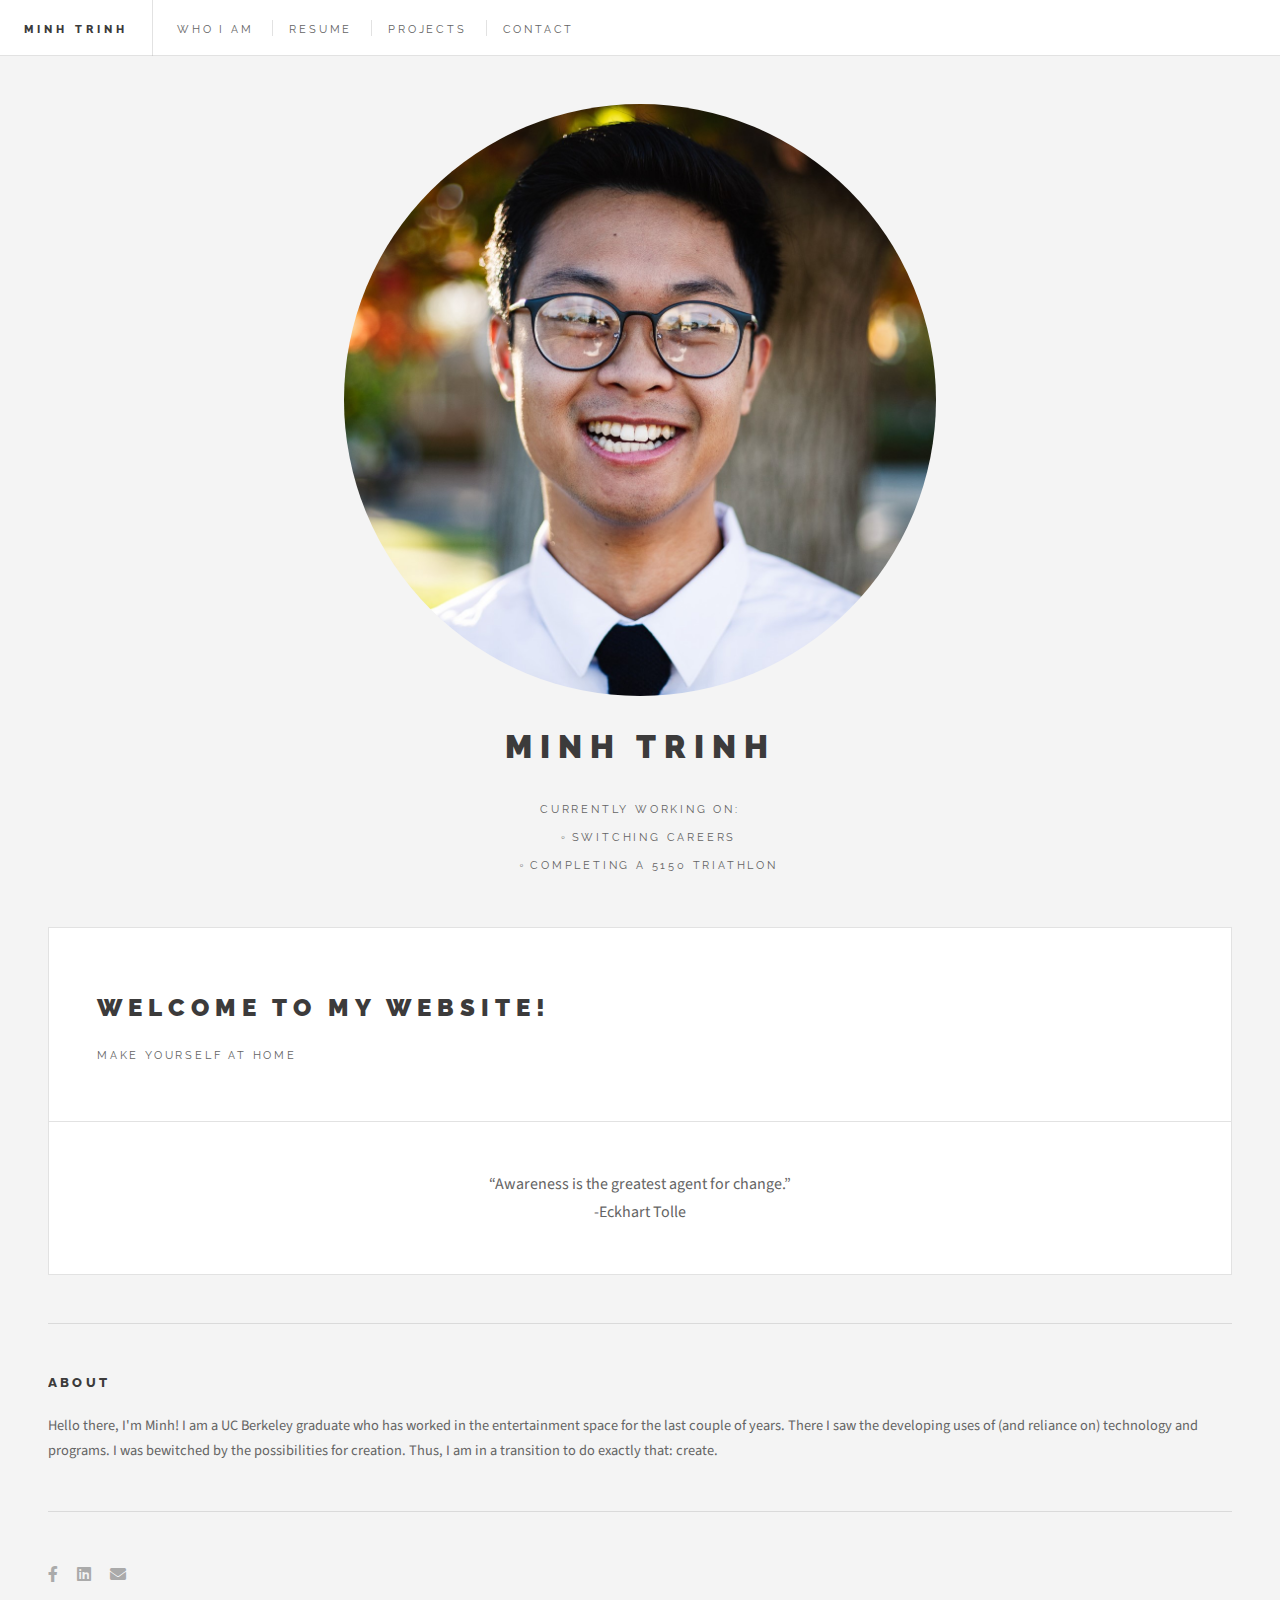
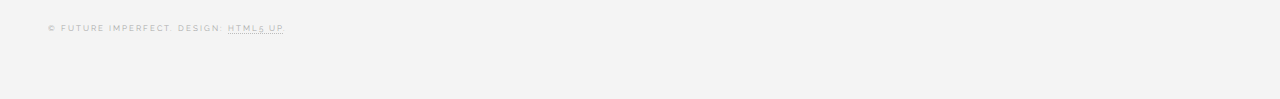
==== commit d5f79bdf: "updated main page" ====
--- a/index.html
+++ b/index.html
@@ -41,12 +41,14 @@
 									</div>
 								</header>
 								<!-- <a href="single.html" class="image featured"><img src="images/pic01.jpg" alt="" /></a> -->
-								<p>The paragraph will contain a lot of information, but much surface level things since this is the home page to my portfolio.</p>
+								<p style="text-align:center;">“Awareness is the greatest agent for change.”
+								<br>
+								-Eckhart Tolle</p>
 							</article>
 
 				
 						<!-- Beginning example Post -->
-							<article class="post">
+							<!-- <article class="post">
 								<header>
 									<div class="title">
 										<h2><a href="#">Elements</a></h2>
@@ -354,7 +356,7 @@
 									<p><span class="image right"><img src="images/pic04.jpg" alt="" /></span>Fringilla nisl. Donec accumsan interdum niaesent.</p>
 								</section>
 
-							</article>
+							</article> -->
 				<!-- end example post -->
 
 					</div>
@@ -367,14 +369,18 @@
 								<a href="whoiam.html" class="logo"><img src="images/profpic.jpg" alt="Profile Pic" /></a>
 								<header>
 									<h2>Minh Trinh</h2>
-									<p>currently working on: <br> &nbsp;&nbsp; switching careers <br> &nbsp;&nbsp; completing a 5150 triathlon<br>  </p>
+									<p>currently working on: <br> &nbsp;&nbsp; ◦ switching careers <br> &nbsp;&nbsp; ◦ completing a 5150 triathlon<br>  </p>
 								</header>
 							</section>
 
 						<!-- About -->
 							<section class="blurb">
 								<h2>About</h2>
-								<p>Hello there! I'm Minh.</p>
+								<p>Hello there, I'm Minh! I am a UC Berkeley graduate who has worked in the entertainment space for the last couple of years. There
+									I saw the developing uses of (and reliance on) technology and programs. I was bewitched by the possibilities for creation. Thus, 
+									I am in a transition to do exactly that: create.
+									
+								</p>
 								<!-- <ul class="actions">
 									<li><a href="#" class="button">Learn More</a></li>
 								</ul> -->
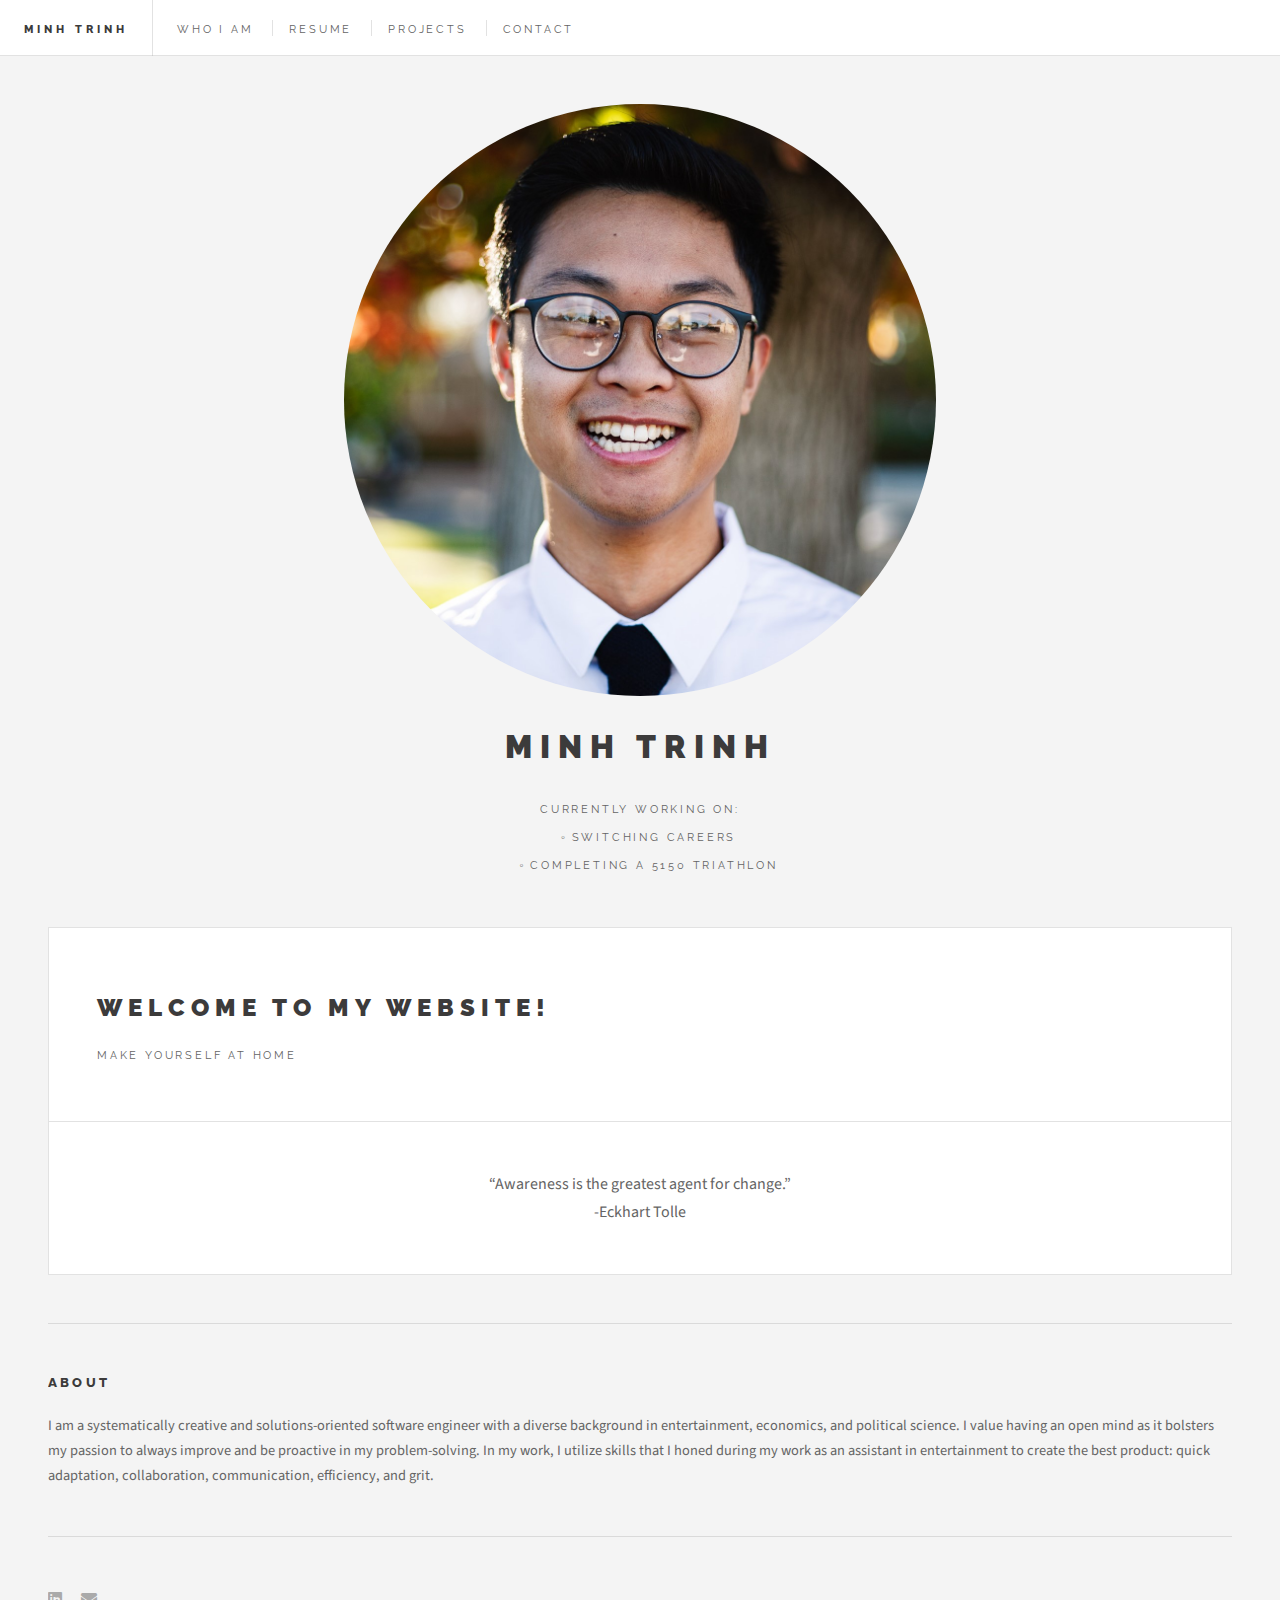
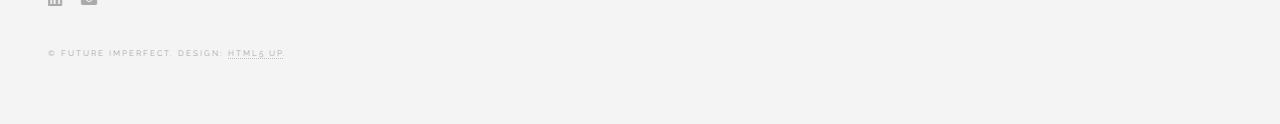
==== commit a9aa5860: "Update index.html" ====
--- a/index.html
+++ b/index.html
@@ -376,9 +376,7 @@
 						<!-- About -->
 							<section class="blurb">
 								<h2>About</h2>
-								<p>Hello there, I'm Minh! I am a UC Berkeley graduate who has worked in the entertainment space for the last couple of years. There
-									I saw the developing uses of (and reliance on) technology and programs. I was bewitched by the possibilities for creation. Thus, 
-									I am in a transition to do exactly that: create.
+								<p>I am a systematically creative and solutions-oriented software engineer with a diverse background in entertainment, economics, and political science. I value having an open mind as it bolsters my passion to always improve and be proactive in my problem-solving. In my work, I utilize skills that I honed during my work as an assistant in entertainment to create the best product: quick adaptation, collaboration, communication, efficiency, and grit. 
 									
 								</p>
 								<!-- <ul class="actions">
@@ -390,7 +388,7 @@
 							<section id="footer">
 								<ul class="icons">
 									<!-- <li><a href="#" class="icon brands fa-twitter"><span class="label">Twitter</span></a></li> -->
-									<li><a href="#" class="icon brands fa-facebook-f"><span class="label">Facebook</span></a></li>
+									<!-- <li><a href="https://www.facebook.com/minh.trinh.3152" class="icon brands fa-facebook-f"><span class="label">Facebook</span></a></li> -->
 									<!-- <li><a href="#" class="icon brands fa-instagram"><span class="label">Instagram</span></a></li> -->
 									<li><a href="https://www.linkedin.com/in/m-trinh/" class="icon brands fa-linkedin"><span class="label">LinkedIn</span></a></li>
 									<li><a href="mailto:mtrinh11@gmail.com" class="icon solid fa-envelope"><span class="label">Email</span></a></li>
@@ -410,4 +408,4 @@
 			<script src="assets/js/main.js"></script>
 
 	</body>
-</html>+</html>
